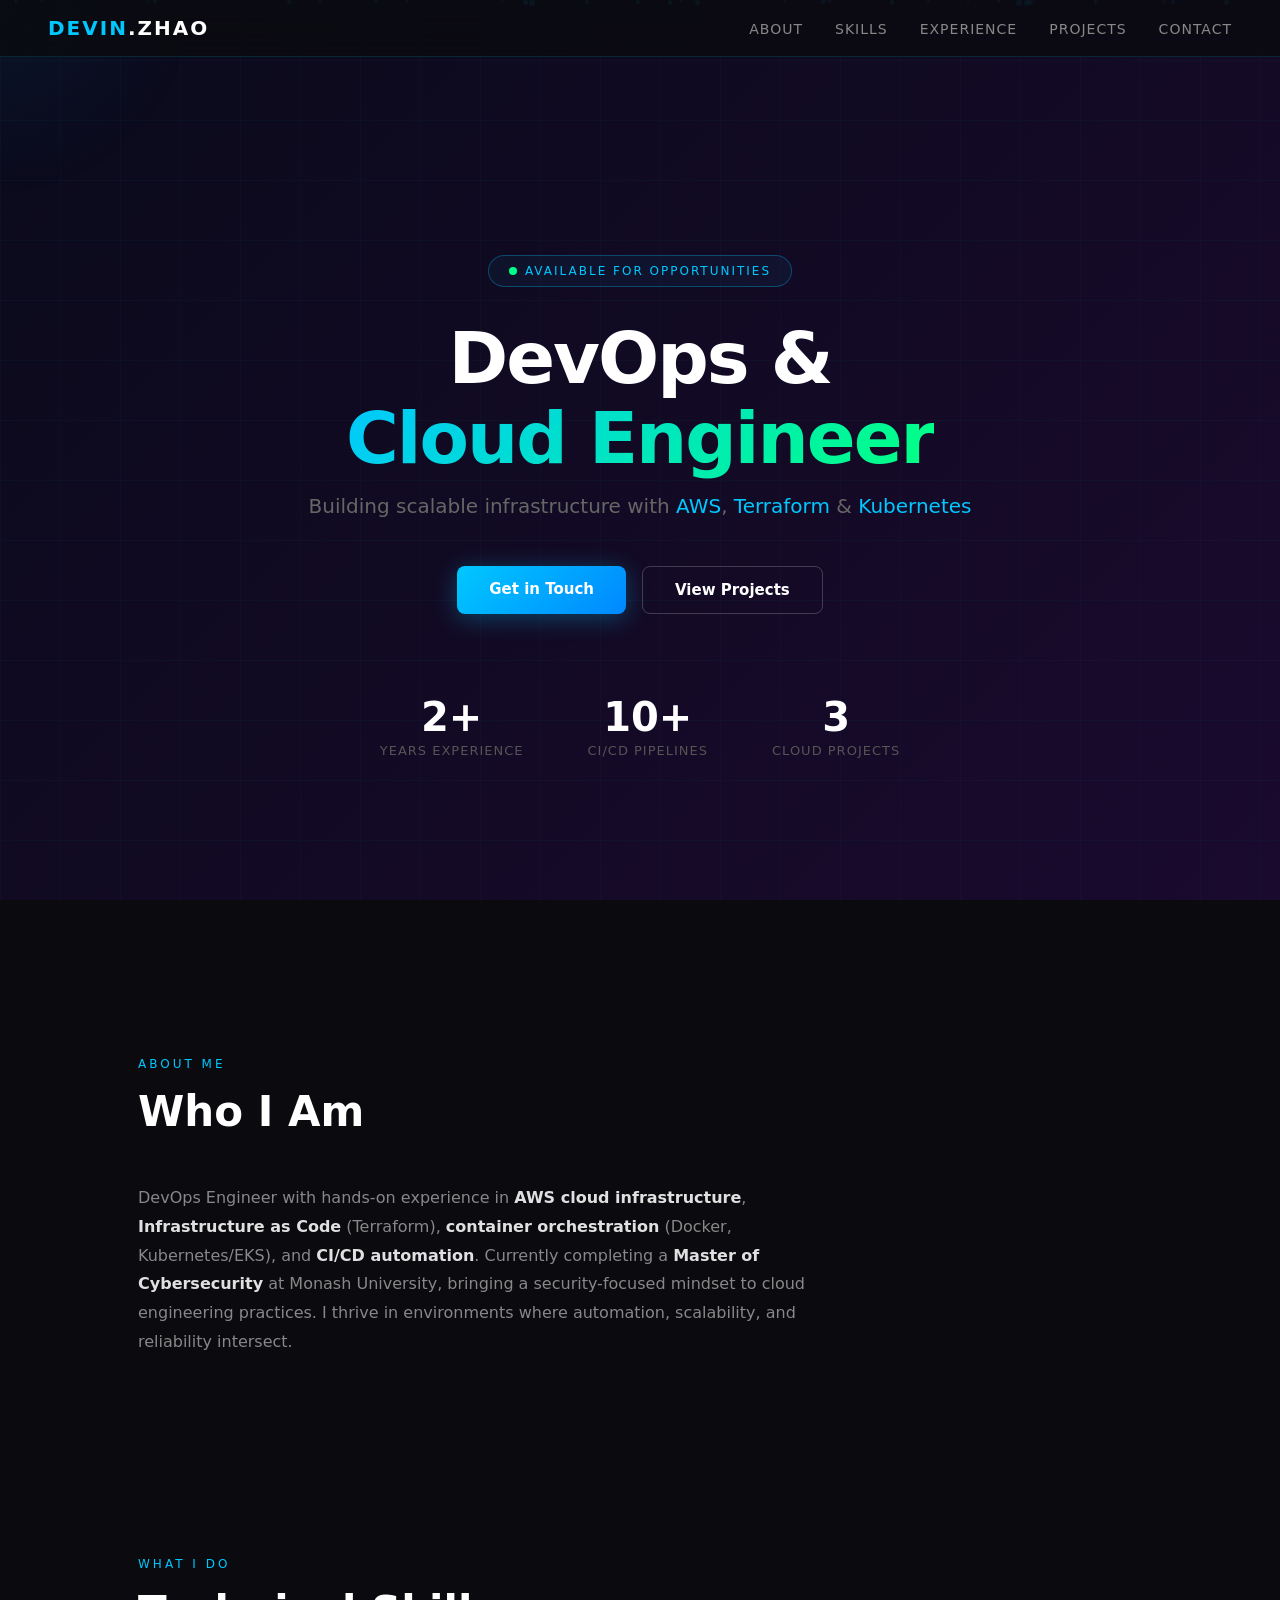
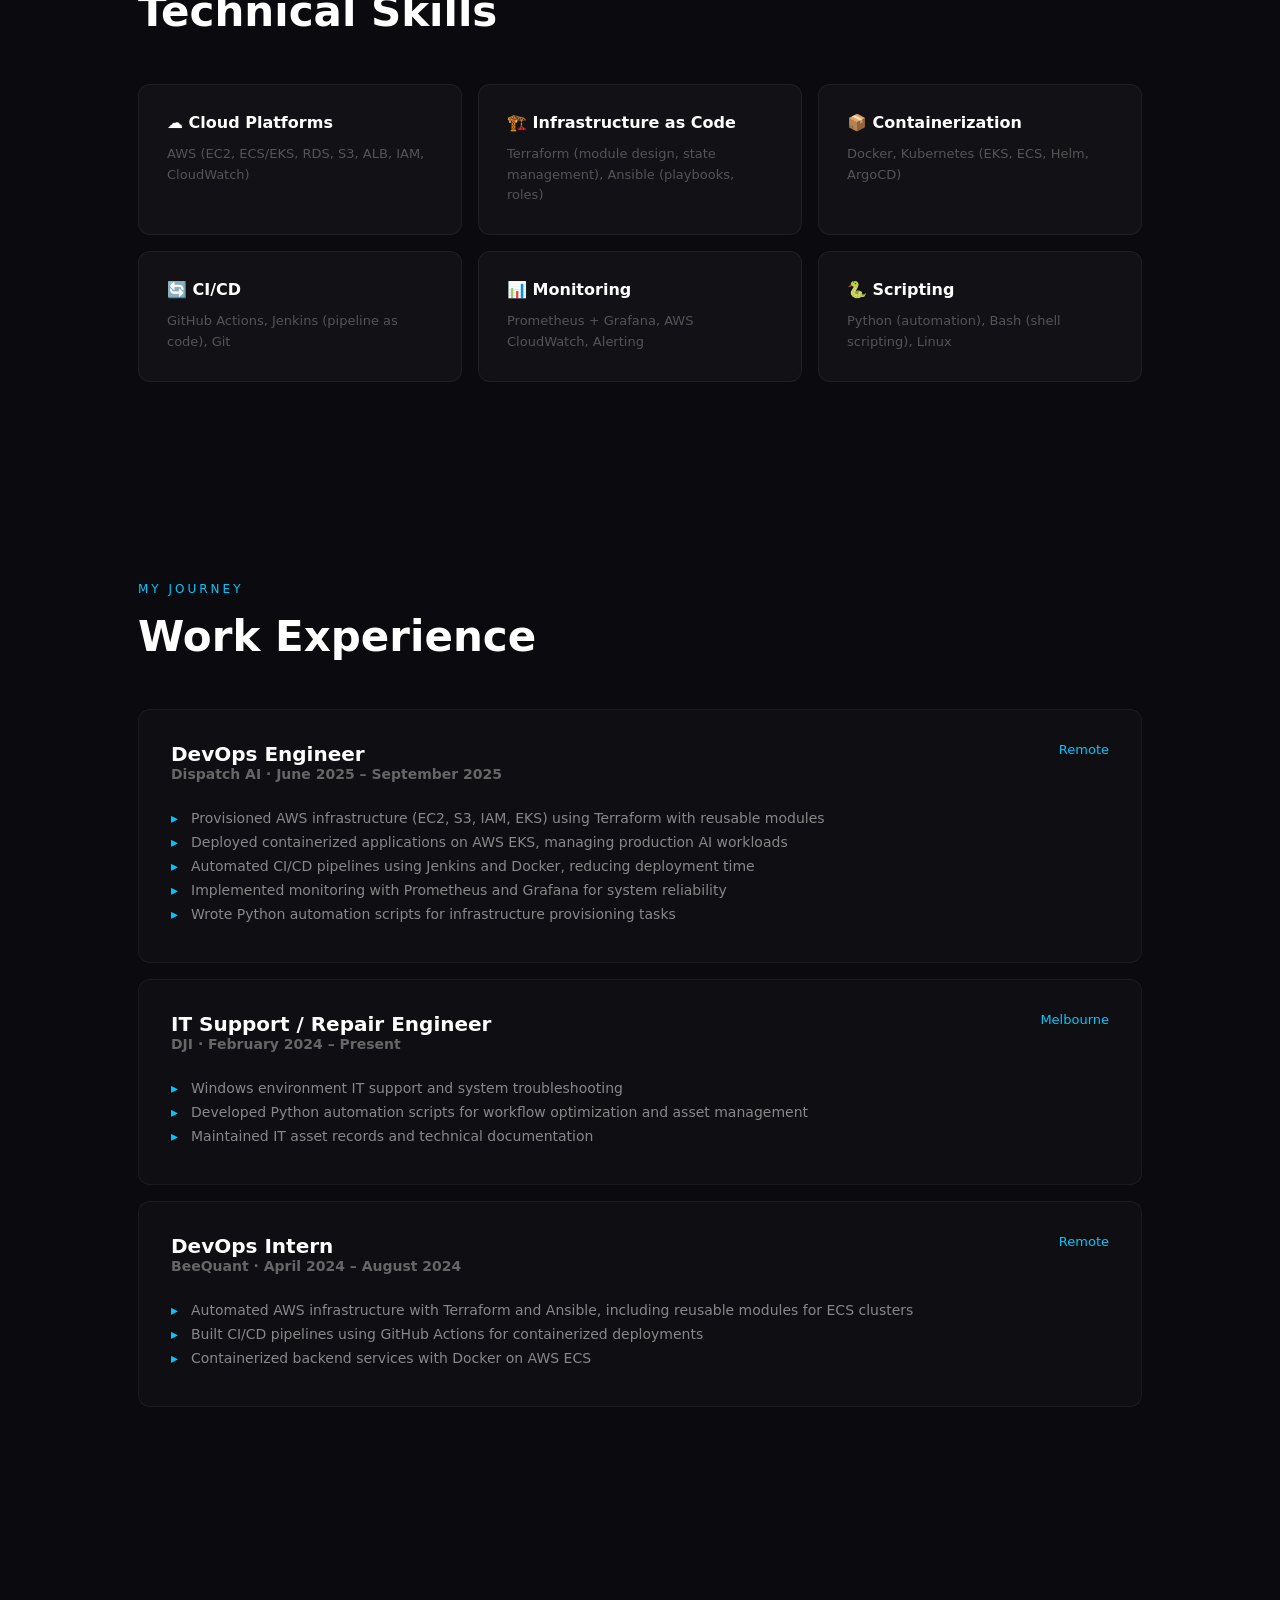
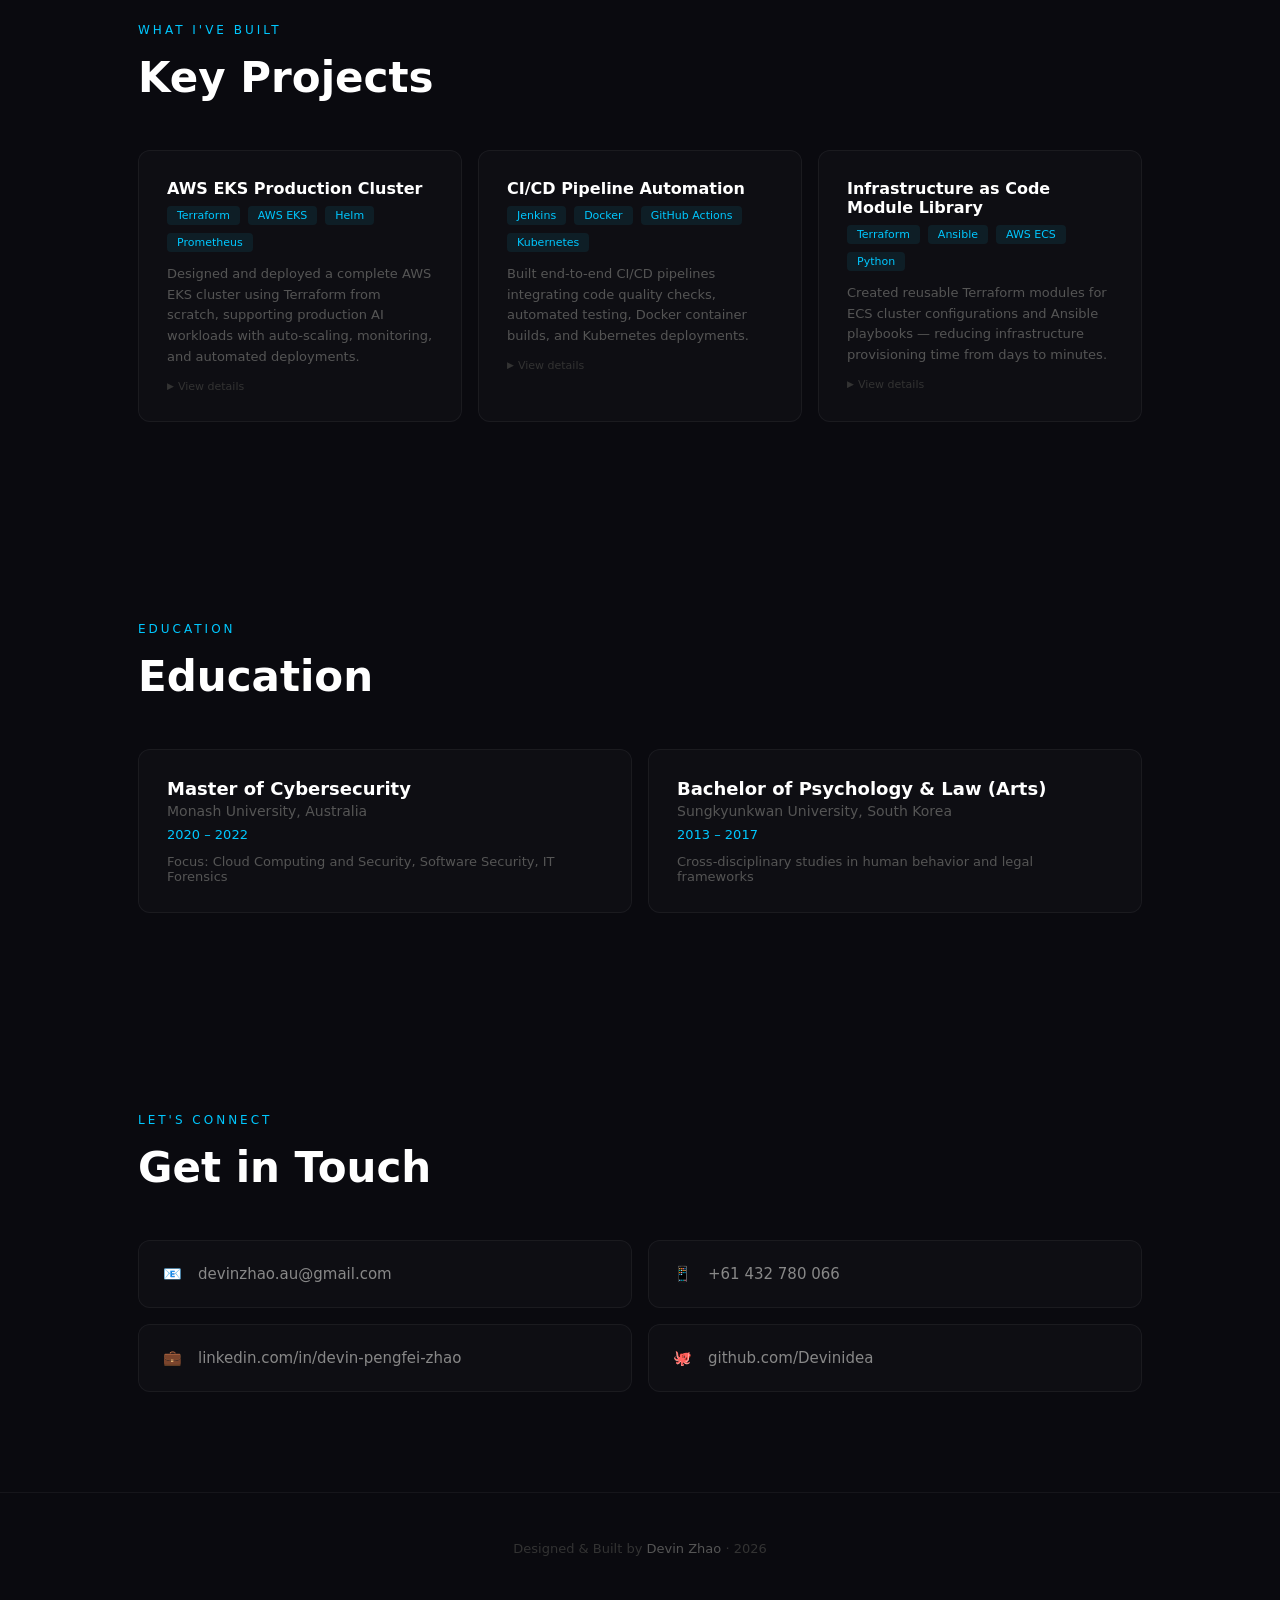
==== index.html @ 1fe170ae "Update portfolio: add project details expand feature, visual upgrades, demo page" ====
<!DOCTYPE html>
<html lang="en">
<head>
<meta charset="UTF-8">
<meta name="viewport" content="width=device-width, initial-scale=1.0">
<title>Devin Zhao | DevOps & Cloud Engineer</title>
<style>
* { margin: 0; padding: 0; box-sizing: border-box; }

body {
  font-family: 'Segoe UI', system-ui, -apple-system, sans-serif;
  background: #0a0a0f;
  color: #e0e0e0;
  overflow-x: hidden;
}

/* Animated gradient background */
.hero-bg {
  position: fixed;
  top: 0; left: 0;
  width: 100%; height: 100%;
  background: linear-gradient(135deg, #0a0a1a 0%, #1a0a2e 25%, #0a1a2e 50%, #0a2e1a 75%, #1a0a1a 100%);
  background-size: 400% 400%;
  animation: gradientShift 15s ease infinite;
  z-index: -1;
}

@keyframes gradientShift {
  0%   { background-position: 0% 50%; }
  50%  { background-position: 100% 50%; }
  100% { background-position: 0% 50%; }
}

.hero-bg::after {
  content: '';
  position: absolute;
  top: 0; left: 0;
  width: 100%; height: 100%;
  background-image: 
    linear-gradient(rgba(0,200,255,0.03) 1px, transparent 1px),
    linear-gradient(90deg, rgba(0,200,255,0.03) 1px, transparent 1px);
  background-size: 60px 60px;
  pointer-events: none;
}

#particles { position: fixed; top: 0; left: 0; width: 100%; height: 100%; z-index: -1; pointer-events: none; }

.particle {
  position: absolute;
  width: 4px; height: 4px;
  background: rgba(0, 200, 255, 0.6);
  border-radius: 50%;
  animation: floatUp linear infinite;
}

@keyframes floatUp {
  0%   { transform: translateY(100vh) scale(0); opacity: 0; }
  10%  { opacity: 1; }
  90%  { opacity: 0.5; }
  100% { transform: translateY(-10vh) scale(1); opacity: 0; }
}

.glow {
  position: fixed;
  width: 400px; height: 400px;
  background: radial-gradient(circle, rgba(0,200,255,0.06), transparent 70%);
  border-radius: 50%;
  pointer-events: none;
  z-index: -1;
  transform: translate(-50%, -50%);
  transition: left 0.3s, top 0.3s;
}

/* Navigation */
nav {
  position: sticky;
  top: 0;
  backdrop-filter: blur(20px);
  background: rgba(10, 10, 15, 0.8);
  border-bottom: 1px solid rgba(0, 200, 255, 0.15);
  padding: 16px 48px;
  display: flex;
  justify-content: space-between;
  align-items: center;
  z-index: 100;
}

nav .logo {
  font-size: 20px;
  font-weight: 700;
  color: #00c8ff;
  letter-spacing: 2px;
}

nav .logo span { color: #fff; }

nav ul { display: flex; list-style: none; gap: 32px; }

nav ul li a {
  color: #888;
  text-decoration: none;
  font-size: 14px;
  font-weight: 500;
  letter-spacing: 1px;
  text-transform: uppercase;
  transition: color 0.3s;
}

nav ul li a:hover { color: #00c8ff; }

/* Hero */
.hero {
  min-height: 100vh;
  display: flex;
  flex-direction: column;
  justify-content: center;
  align-items: center;
  text-align: center;
  padding: 80px 24px;
}

.hero-badge {
  display: inline-flex;
  align-items: center;
  gap: 8px;
  padding: 8px 20px;
  border: 1px solid rgba(0, 200, 255, 0.3);
  border-radius: 50px;
  font-size: 12px;
  letter-spacing: 2px;
  text-transform: uppercase;
  color: #00c8ff;
  background: rgba(0, 200, 255, 0.05);
  margin-bottom: 32px;
  animation: fadeInUp 0.8s ease;
}

.hero-badge::before {
  content: '';
  width: 8px; height: 8px;
  background: #00ff88;
  border-radius: 50%;
  animation: pulse 2s infinite;
}

@keyframes pulse {
  0%, 100% { opacity: 1; transform: scale(1); }
  50%       { opacity: 0.5; transform: scale(1.5); }
}

.hero h1 {
  font-size: 72px;
  font-weight: 800;
  color: #fff;
  letter-spacing: -2px;
  line-height: 1.1;
  margin-bottom: 16px;
  animation: fadeInUp 0.8s ease 0.2s both;
}

.hero h1 .gradient-text {
  background: linear-gradient(135deg, #00c8ff, #00ff88, #00c8ff);
  background-size: 200% auto;
  -webkit-background-clip: text;
  -webkit-text-fill-color: transparent;
  background-clip: text;
  animation: textShine 3s linear infinite;
}

@keyframes textShine {
  to { background-position: 200% center; }
}

.hero .subtitle {
  font-size: 20px;
  color: #666;
  margin-bottom: 48px;
  animation: fadeInUp 0.8s ease 0.4s both;
}

.hero .subtitle span { color: #00c8ff; }

.hero-buttons { display: flex; gap: 16px; animation: fadeInUp 0.8s ease 0.6s both; }

.btn-primary {
  padding: 14px 32px;
  background: linear-gradient(135deg, #00c8ff, #0088ff);
  color: #fff;
  border: none;
  border-radius: 8px;
  font-size: 15px;
  font-weight: 600;
  cursor: pointer;
  text-decoration: none;
  transition: transform 0.2s, box-shadow 0.2s;
  box-shadow: 0 4px 24px rgba(0, 200, 255, 0.3);
}

.btn-primary:hover {
  transform: translateY(-2px);
  box-shadow: 0 8px 32px rgba(0, 200, 255, 0.5);
}

.btn-outline {
  padding: 14px 32px;
  background: transparent;
  color: #fff;
  border: 1px solid rgba(255,255,255,0.2);
  border-radius: 8px;
  font-size: 15px;
  font-weight: 600;
  cursor: pointer;
  text-decoration: none;
  transition: all 0.2s;
}

.btn-outline:hover {
  border-color: #00c8ff;
  color: #00c8ff;
  background: rgba(0, 200, 255, 0.05);
}

.stats { display: flex; gap: 64px; margin-top: 80px; animation: fadeInUp 0.8s ease 0.8s both; }

.stat { text-align: center; }

.stat-number { font-size: 40px; font-weight: 800; color: #fff; display: block; }

.stat-label { font-size: 13px; color: #555; letter-spacing: 1px; text-transform: uppercase; }

/* About */
section { padding: 100px 48px; max-width: 1100px; margin: 0 auto; }

.section-label { font-size: 12px; letter-spacing: 3px; text-transform: uppercase; color: #00c8ff; margin-bottom: 16px; }

h2 { font-size: 42px; font-weight: 700; color: #fff; margin-bottom: 48px; }

.about-text {
  font-size: 16px;
  color: #888;
  line-height: 1.8;
  max-width: 700px;
}

.about-text strong { color: #e0e0e0; }

/* Skills */
.skills-grid { display: grid; grid-template-columns: repeat(3, 1fr); gap: 16px; }

.skill-card {
  padding: 28px;
  background: rgba(255,255,255,0.03);
  border: 1px solid rgba(255,255,255,0.06);
  border-radius: 12px;
  transition: all 0.3s;
}

.skill-card:hover {
  background: rgba(0, 200, 255, 0.05);
  border-color: rgba(0, 200, 255, 0.3);
  transform: translateY(-4px);
}

.skill-card h3 { font-size: 16px; color: #fff; margin-bottom: 12px; }
.skill-card p  { font-size: 13px; color: #555; line-height: 1.6; }

/* Experience */
.exp-item {
  padding: 32px;
  background: rgba(255,255,255,0.02);
  border: 1px solid rgba(255,255,255,0.05);
  border-radius: 12px;
  margin-bottom: 16px;
  transition: all 0.3s;
}

.exp-item:hover {
  border-color: rgba(0, 200, 255, 0.2);
  background: rgba(0, 200, 255, 0.02);
}

.exp-header { display: flex; justify-content: space-between; align-items: flex-start; margin-bottom: 16px; }
.exp-header h3 { font-size: 20px; color: #fff; }
.exp-header .date { font-size: 13px; color: #00c8ff; }
.exp-item h4 { font-size: 14px; color: #666; margin-bottom: 12px; }
.exp-item ul { list-style: none; }
.exp-item ul li { font-size: 14px; color: #888; margin-bottom: 8px; padding-left: 20px; position: relative; }
.exp-item ul li::before { content: '▸'; position: absolute; left: 0; color: #00c8ff; }

/* Projects */
.projects-grid { display: grid; grid-template-columns: repeat(3, 1fr); gap: 16px; }

.project-card {
  padding: 28px;
  background: rgba(255,255,255,0.02);
  border: 1px solid rgba(255,255,255,0.05);
  border-radius: 12px;
  transition: all 0.3s;
  cursor: pointer;
  position: relative;
}

.project-card:hover {
  border-color: rgba(0, 200, 255, 0.3);
  background: rgba(0, 200, 255, 0.03);
  transform: translateY(-4px);
}

.project-card h3 { font-size: 16px; color: #fff; margin-bottom: 8px; }
.project-card .tags { display: flex; flex-wrap: wrap; gap: 8px; margin-bottom: 12px; }
.project-card .tag { font-size: 11px; padding: 3px 10px; background: rgba(0,200,255,0.08); color: #00c8ff; border-radius: 4px; }
.project-card p { font-size: 13px; color: #555; line-height: 1.6; }

/* Expand indicator */
.project-card .expand-hint {
  font-size: 11px;
  color: #333;
  margin-top: 12px;
  display: flex;
  align-items: center;
  gap: 4px;
  transition: color 0.3s;
}
.project-card:hover .expand-hint { color: #00c8ff; }
.project-card .expand-hint::before {
  content: '▶';
  font-size: 9px;
  transition: transform 0.3s;
}
.project-card.expanded .expand-hint::before { transform: rotate(90deg); }
.project-card.expanded .expand-hint { color: #00c8ff; }

/* Project details (hidden by default) */
.project-details {
  max-height: 0;
  overflow: hidden;
  transition: max-height 0.4s ease, margin-top 0.4s ease;
  margin-top: 0;
}
.project-card.expanded .project-details {
  max-height: 400px;
  margin-top: 16px;
  padding-top: 16px;
  border-top: 1px solid rgba(255,255,255,0.06);
}
.project-detail-item {
  display: flex;
  gap: 12px;
  margin-bottom: 12px;
  font-size: 13px;
  color: #666;
  line-height: 1.5;
}
.project-detail-item::before {
  content: '▸';
  color: #00c8ff;
  flex-shrink: 0;
}

/* Education */
.edu-grid { display: grid; grid-template-columns: repeat(2, 1fr); gap: 16px; }

.edu-card {
  padding: 28px;
  background: rgba(255,255,255,0.02);
  border: 1px solid rgba(255,255,255,0.05);
  border-radius: 12px;
  transition: all 0.3s;
}

.edu-card:hover {
  border-color: rgba(0, 200, 255, 0.2);
  background: rgba(0, 200, 255, 0.02);
}

.edu-card h3 { font-size: 18px; color: #fff; margin-bottom: 4px; }
.edu-card .school { font-size: 14px; color: #555; margin-bottom: 8px; }
.edu-card .year  { font-size: 13px; color: #00c8ff; margin-bottom: 12px; display: block; }
.edu-card p { font-size: 13px; color: #555; }

/* Contact */
.contact-grid { display: grid; grid-template-columns: repeat(2, 1fr); gap: 16px; }

.contact-card {
  padding: 24px;
  background: rgba(255,255,255,0.02);
  border: 1px solid rgba(255,255,255,0.05);
  border-radius: 12px;
  display: flex;
  align-items: center;
  gap: 16px;
  transition: all 0.3s;
  text-decoration: none;
  color: #888;
}

.contact-card:hover {
  border-color: rgba(0, 200, 255, 0.3);
  color: #fff;
  background: rgba(0, 200, 255, 0.03);
}

.contact-icon { font-size: 28px; }
.contact-card span { font-size: 15px; font-weight: 500; }

/* Footer */
footer {
  text-align: center;
  padding: 48px;
  color: #333;
  font-size: 13px;
  border-top: 1px solid rgba(255,255,255,0.05);
}

footer a { color: #555; text-decoration: none; }
footer a:hover { color: #00c8ff; }

/* Animations */
@keyframes fadeInUp {
  from { opacity: 0; transform: translateY(30px); }
  to   { opacity: 1; transform: translateY(0); }
}

/* Responsive */
@media (max-width: 768px) {
  .hero h1 { font-size: 42px; }
  .stats { gap: 32px; }
  .skills-grid, .projects-grid { grid-template-columns: 1fr; }
  .edu-grid { grid-template-columns: 1fr; }
  .contact-grid { grid-template-columns: 1fr; }
  nav { padding: 16px 24px; }
  nav ul { gap: 16px; }
  nav ul li a { font-size: 12px; }
  section { padding: 60px 24px; }
}
</style>
</head>
<body>

<div class="hero-bg"></div>
<div id="particles"></div>
<div class="glow" id="glow"></div>

<nav>
  <div class="logo">DEVIN<span>.ZHAO</span></div>
  <ul>
    <li><a href="#about">About</a></li>
    <li><a href="#skills">Skills</a></li>
    <li><a href="#experience">Experience</a></li>
    <li><a href="#projects">Projects</a></li>
    <li><a href="#contact">Contact</a></li>
  </ul>
</nav>

<div class="hero">
  <div class="hero-badge">Available for opportunities</div>
  <h1>DevOps &amp;<br><span class="gradient-text">Cloud Engineer</span></h1>
  <p class="subtitle">Building scalable infrastructure with <span>AWS</span>, <span>Terraform</span> & <span>Kubernetes</span></p>
  <div class="hero-buttons">
    <a href="#contact" class="btn-primary">Get in Touch</a>
    <a href="#projects" class="btn-outline">View Projects</a>
  </div>
  <div class="stats">
    <div class="stat">
      <span class="stat-number">2+</span>
      <span class="stat-label">Years Experience</span>
    </div>
    <div class="stat">
      <span class="stat-number">10+</span>
      <span class="stat-label">CI/CD Pipelines</span>
    </div>
    <div class="stat">
      <span class="stat-number">3</span>
      <span class="stat-label">Cloud Projects</span>
    </div>
  </div>
</div>

<section id="about">
  <div class="section-label">About me</div>
  <h2>Who I Am</h2>
  <p class="about-text">
    DevOps Engineer with hands-on experience in <strong>AWS cloud infrastructure</strong>,
    <strong>Infrastructure as Code</strong> (Terraform), <strong>container orchestration</strong>
    (Docker, Kubernetes/EKS), and <strong>CI/CD automation</strong>.
    Currently completing a <strong>Master of Cybersecurity</strong> at Monash University,
    bringing a security-focused mindset to cloud engineering practices.
    I thrive in environments where automation, scalability, and reliability intersect.
  </p>
</section>

<section id="skills">
  <div class="section-label">What I do</div>
  <h2>Technical Skills</h2>
  <div class="skills-grid">
    <div class="skill-card">
      <h3>☁️ Cloud Platforms</h3>
      <p>AWS (EC2, ECS/EKS, RDS, S3, ALB, IAM, CloudWatch)</p>
    </div>
    <div class="skill-card">
      <h3>🏗️ Infrastructure as Code</h3>
      <p>Terraform (module design, state management), Ansible (playbooks, roles)</p>
    </div>
    <div class="skill-card">
      <h3>📦 Containerization</h3>
      <p>Docker, Kubernetes (EKS, ECS, Helm, ArgoCD)</p>
    </div>
    <div class="skill-card">
      <h3>🔄 CI/CD</h3>
      <p>GitHub Actions, Jenkins (pipeline as code), Git</p>
    </div>
    <div class="skill-card">
      <h3>📊 Monitoring</h3>
      <p>Prometheus + Grafana, AWS CloudWatch, Alerting</p>
    </div>
    <div class="skill-card">
      <h3>🐍 Scripting</h3>
      <p>Python (automation), Bash (shell scripting), Linux</p>
    </div>
  </div>
</section>

<section id="experience">
  <div class="section-label">My journey</div>
  <h2>Work Experience</h2>
  
  <div class="exp-item">
    <div class="exp-header">
      <div>
        <h3>DevOps Engineer</h3>
        <h4>Dispatch AI · June 2025 – September 2025</h4>
      </div>
      <span class="date">Remote</span>
    </div>
    <ul>
      <li>Provisioned AWS infrastructure (EC2, S3, IAM, EKS) using Terraform with reusable modules</li>
      <li>Deployed containerized applications on AWS EKS, managing production AI workloads</li>
      <li>Automated CI/CD pipelines using Jenkins and Docker, reducing deployment time</li>
      <li>Implemented monitoring with Prometheus and Grafana for system reliability</li>
      <li>Wrote Python automation scripts for infrastructure provisioning tasks</li>
    </ul>
  </div>

  <div class="exp-item">
    <div class="exp-header">
      <div>
        <h3>IT Support / Repair Engineer</h3>
        <h4>DJI · February 2024 – Present</h4>
      </div>
      <span class="date">Melbourne</span>
    </div>
    <ul>
      <li>Windows environment IT support and system troubleshooting</li>
      <li>Developed Python automation scripts for workflow optimization and asset management</li>
      <li>Maintained IT asset records and technical documentation</li>
    </ul>
  </div>

  <div class="exp-item">
    <div class="exp-header">
      <div>
        <h3>DevOps Intern</h3>
        <h4>BeeQuant · April 2024 – August 2024</h4>
      </div>
      <span class="date">Remote</span>
    </div>
    <ul>
      <li>Automated AWS infrastructure with Terraform and Ansible, including reusable modules for ECS clusters</li>
      <li>Built CI/CD pipelines using GitHub Actions for containerized deployments</li>
      <li>Containerized backend services with Docker on AWS ECS</li>
    </ul>
  </div>
</section>

<section id="projects">
  <div class="section-label">What I've built</div>
  <h2>Key Projects</h2>
  <div class="projects-grid">
    <div class="project-card" onclick="toggleProject(this)">
      <h3>AWS EKS Production Cluster</h3>
      <div class="tags">
        <span class="tag">Terraform</span>
        <span class="tag">AWS EKS</span>
        <span class="tag">Helm</span>
        <span class="tag">Prometheus</span>
      </div>
      <p>Designed and deployed a complete AWS EKS cluster using Terraform from scratch, supporting production AI workloads with auto-scaling, monitoring, and automated deployments.</p>
      <div class="expand-hint">View details</div>
      <div class="project-details">
        <div class="project-detail-item">Provisioned VPC, subnets, NAT Gateway, and IAM roles using Terraform modules</div>
        <div class="project-detail-item">Deployed EKS cluster with managed node groups and auto-scaling policies</div>
        <div class="project-detail-item">Installed Prometheus + Grafana via Helm charts for cluster monitoring</div>
        <div class="project-detail-item">Set up ALB Ingress Controller for external access to services</div>
        <div class="project-detail-item">Configured Cluster Autoscaler for dynamic node provisioning</div>
      </div>
    </div>
    <div class="project-card" onclick="toggleProject(this)">
      <h3>CI/CD Pipeline Automation</h3>
      <div class="tags">
        <span class="tag">Jenkins</span>
        <span class="tag">Docker</span>
        <span class="tag">GitHub Actions</span>
        <span class="tag">Kubernetes</span>
      </div>
      <p>Built end-to-end CI/CD pipelines integrating code quality checks, automated testing, Docker container builds, and Kubernetes deployments.</p>
      <div class="expand-hint">View details</div>
      <div class="project-details">
        <div class="project-detail-item">Jenkins pipelines with stage: checkout → lint → test → build → push → deploy</div>
        <div class="project-detail-item">Docker image builds with multi-stage builds for optimized image size</div>
        <div class="project-detail-item">GitHub Actions workflows for pull request validation gates</div>
        <div class="project-detail-item">Automated Kubernetes deployments with rolling updates and rollback support</div>
        <div class="project-detail-item">Integrated Slack notifications for build status updates</div>
      </div>
    </div>
    <div class="project-card" onclick="toggleProject(this)">
      <h3>Infrastructure as Code Module Library</h3>
      <div class="tags">
        <span class="tag">Terraform</span>
        <span class="tag">Ansible</span>
        <span class="tag">AWS ECS</span>
        <span class="tag">Python</span>
      </div>
      <p>Created reusable Terraform modules for ECS cluster configurations and Ansible playbooks — reducing infrastructure provisioning time from days to minutes.</p>
      <div class="expand-hint">View details</div>
      <div class="project-details">
        <div class="project-detail-item">Terraform modules for VPC, ECS cluster, RDS instance, and S3 backend</div>
        <div class="project-detail-item">Ansible playbooks for app deployment, config management, and monitoring setup</div>
        <div class="project-detail-item">Python scripts for automated module testing and state validation</div>
        <div class="project-detail-item">Versioned module registry with input/output documentation</div>
        <div class="project-detail-item">Reduced new environment provisioning from 3 days to under 30 minutes</div>
      </div>
    </div>
  </div>
</section>

<section id="education">
  <div class="section-label">Education</div>
  <h2>Education</h2>
  <div class="edu-grid">
    <div class="edu-card">
      <h3>Master of Cybersecurity</h3>
      <p class="school">Monash University, Australia</p>
      <span class="year">2020 – 2022</span>
      <p>Focus: Cloud Computing and Security, Software Security, IT Forensics</p>
    </div>
    <div class="edu-card">
      <h3>Bachelor of Psychology & Law (Arts)</h3>
      <p class="school">Sungkyunkwan University, South Korea</p>
      <span class="year">2013 – 2017</span>
      <p>Cross-disciplinary studies in human behavior and legal frameworks</p>
    </div>
  </div>
</section>

<section id="contact">
  <div class="section-label">Let's connect</div>
  <h2>Get in Touch</h2>
  <div class="contact-grid">
    <a href="mailto:devinzhao.au@gmail.com" class="contact-card">
      <span class="contact-icon">📧</span>
      <span>devinzhao.au@gmail.com</span>
    </a>
    <a href="tel:+61432780066" class="contact-card">
      <span class="contact-icon">📱</span>
      <span>+61 432 780 066</span>
    </a>
    <a href="https://linkedin.com/in/devin-pengfei-zhao" target="_blank" class="contact-card">
      <span class="contact-icon">💼</span>
      <span>linkedin.com/in/devin-pengfei-zhao</span>
    </a>
    <a href="https://github.com/Devinidea" target="_blank" class="contact-card">
      <span class="contact-icon">🐙</span>
      <span>github.com/Devinidea</span>
    </a>
  </div>
</section>

<footer>
  <p>Designed &amp; Built by <a href="https://devinzhao.com">Devin Zhao</a> · 2026</p>
</footer>

<script>
// Particles
const container = document.getElementById('particles');
for (let i = 0; i < 30; i++) {
  const p = document.createElement('div');
  p.className = 'particle';
  p.style.left = Math.random() * 100 + '%';
  p.style.animationDuration = (Math.random() * 10 + 8) + 's';
  p.style.animationDelay = Math.random() * 10 + 's';
  p.style.width = (Math.random() * 4 + 2) + 'px';
  p.style.height = p.style.width;
  container.appendChild(p);
}

// Glow cursor
const glow = document.getElementById('glow');
document.addEventListener('mousemove', (e) => {
  glow.style.left = e.clientX + 'px';
  glow.style.top = e.clientY + 'px';
});

// Project card expand/collapse
function toggleProject(card) {
  const wasExpanded = card.classList.contains('expanded');
  // Close all cards first
  document.querySelectorAll('.project-card').forEach(c => c.classList.remove('expanded'));
  // Toggle clicked card
  if (!wasExpanded) {
    card.classList.add('expanded');
  }
}
</script>
</body>
</html>
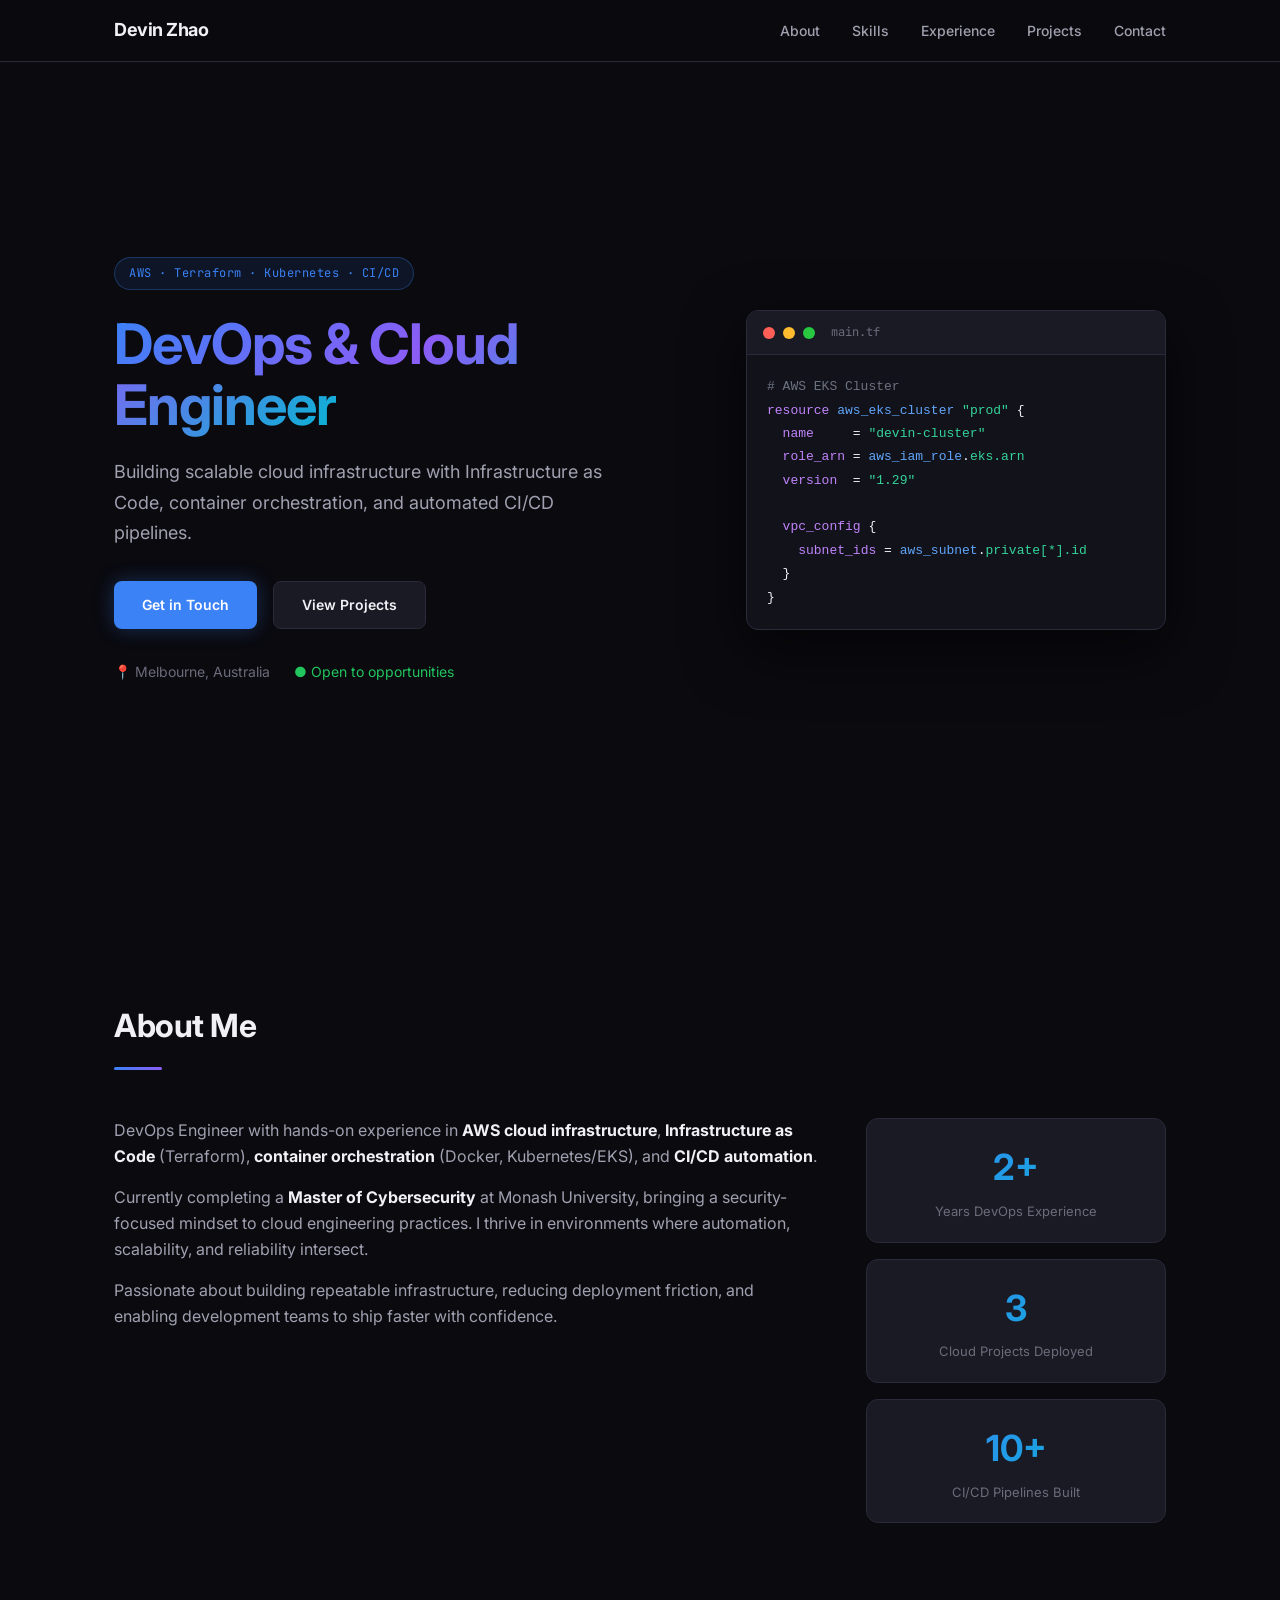
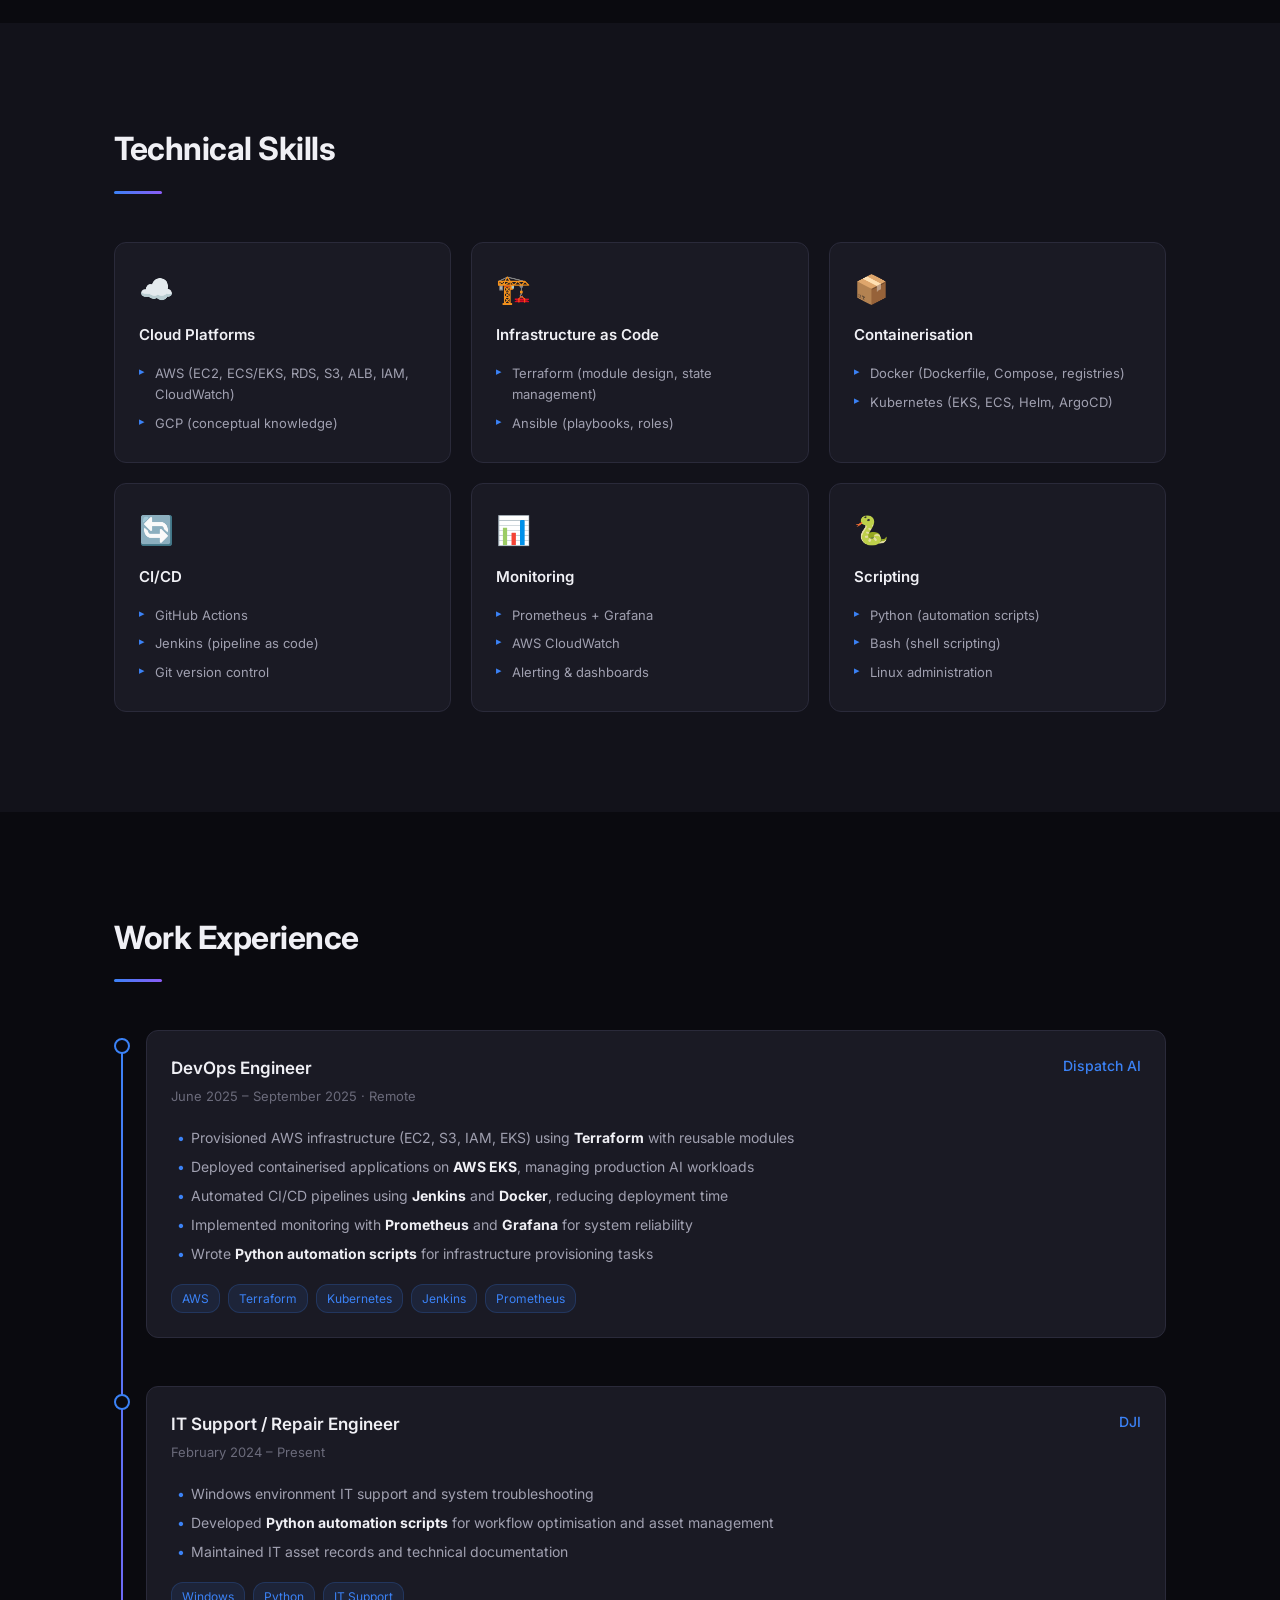
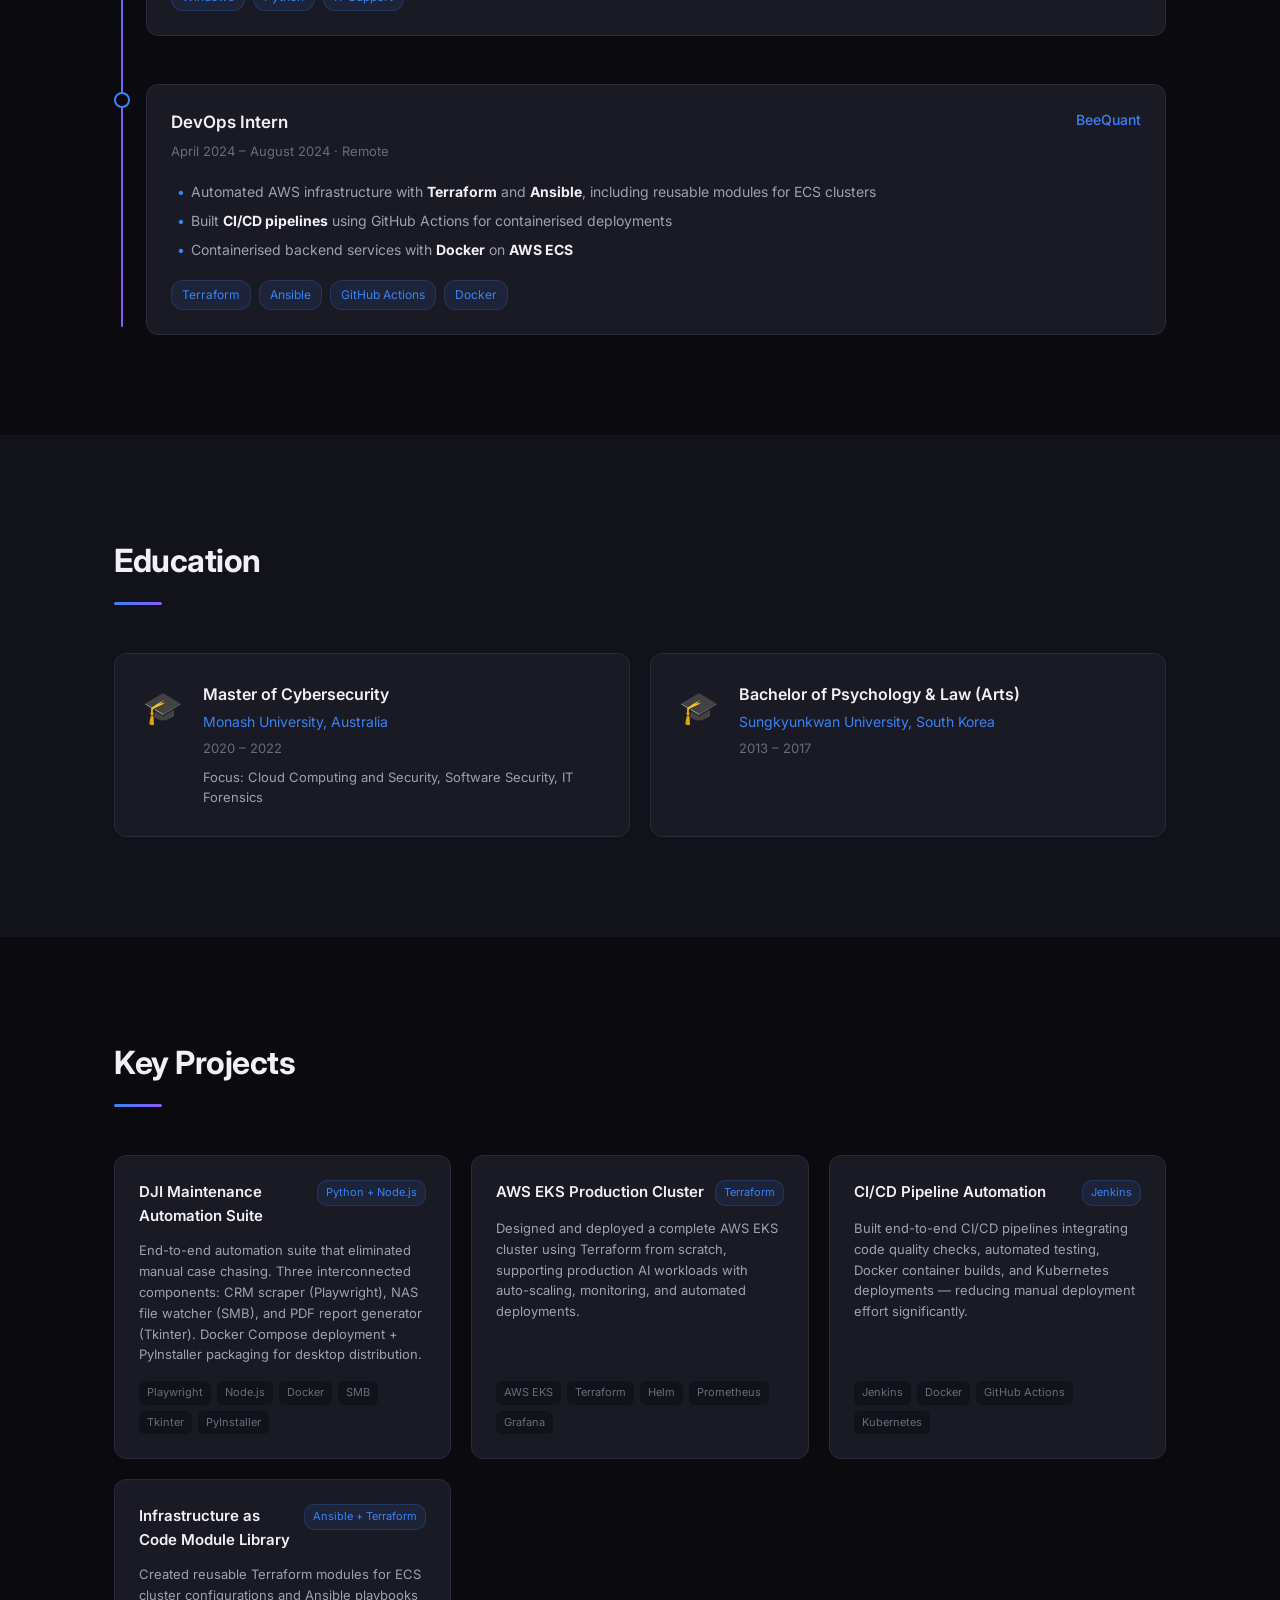
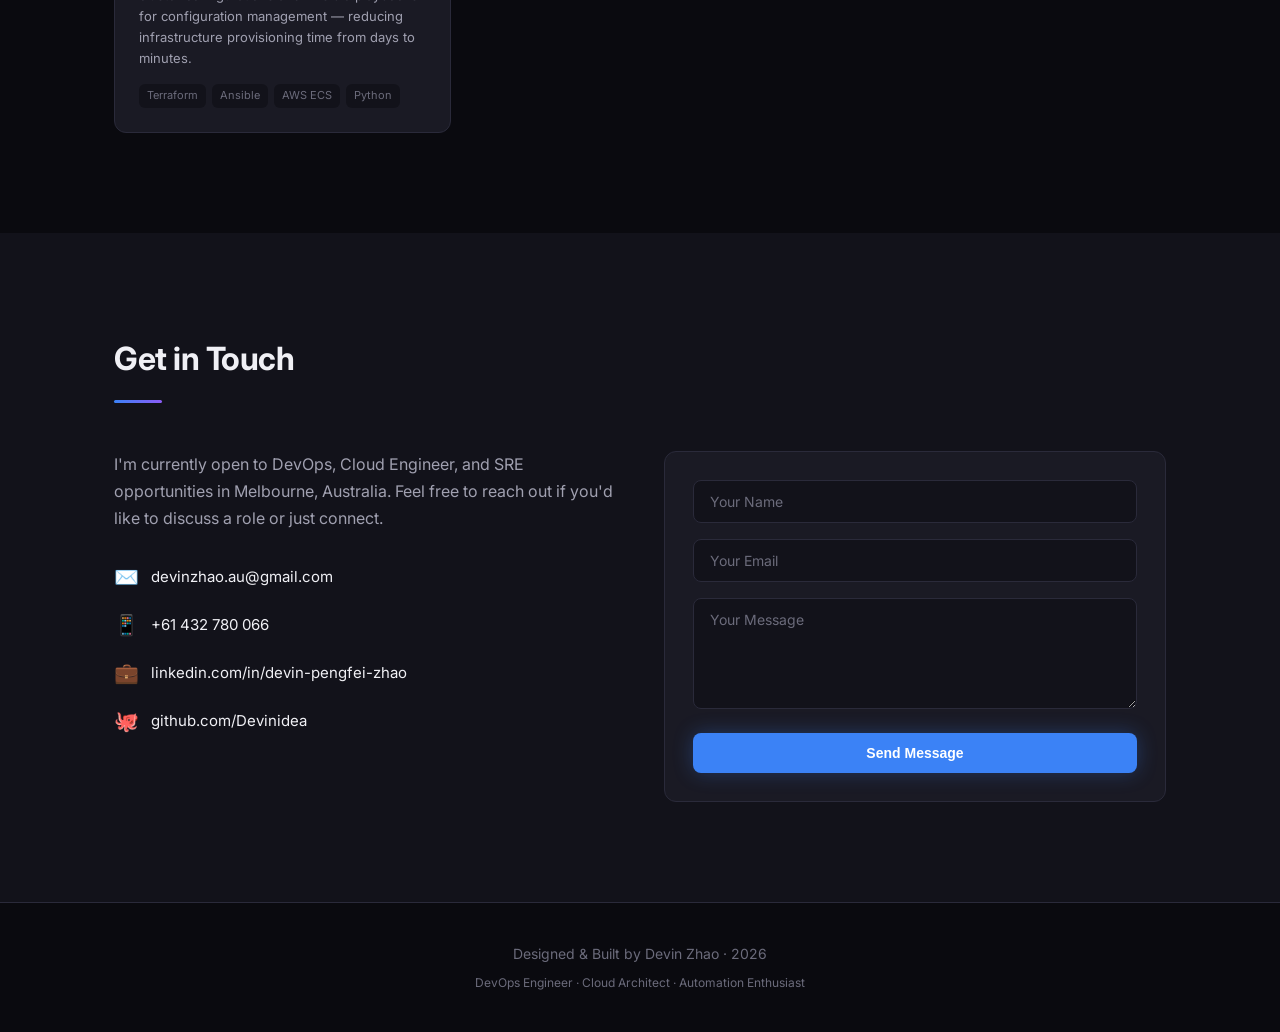
==== commit 958aa2e3: "Update portfolio: add maintenance-automation project, fix GitHub link" ====
--- a/index.html
+++ b/index.html
@@ -1,715 +1,390 @@
 <!DOCTYPE html>
 <html lang="en">
 <head>
-<meta charset="UTF-8">
-<meta name="viewport" content="width=device-width, initial-scale=1.0">
-<title>Devin Zhao | DevOps & Cloud Engineer</title>
-<style>
-* { margin: 0; padding: 0; box-sizing: border-box; }
-
-body {
-  font-family: 'Segoe UI', system-ui, -apple-system, sans-serif;
-  background: #0a0a0f;
-  color: #e0e0e0;
-  overflow-x: hidden;
-}
-
-/* Animated gradient background */
-.hero-bg {
-  position: fixed;
-  top: 0; left: 0;
-  width: 100%; height: 100%;
-  background: linear-gradient(135deg, #0a0a1a 0%, #1a0a2e 25%, #0a1a2e 50%, #0a2e1a 75%, #1a0a1a 100%);
-  background-size: 400% 400%;
-  animation: gradientShift 15s ease infinite;
-  z-index: -1;
-}
-
-@keyframes gradientShift {
-  0%   { background-position: 0% 50%; }
-  50%  { background-position: 100% 50%; }
-  100% { background-position: 0% 50%; }
-}
-
-.hero-bg::after {
-  content: '';
-  position: absolute;
-  top: 0; left: 0;
-  width: 100%; height: 100%;
-  background-image: 
-    linear-gradient(rgba(0,200,255,0.03) 1px, transparent 1px),
-    linear-gradient(90deg, rgba(0,200,255,0.03) 1px, transparent 1px);
-  background-size: 60px 60px;
-  pointer-events: none;
-}
-
-#particles { position: fixed; top: 0; left: 0; width: 100%; height: 100%; z-index: -1; pointer-events: none; }
-
-.particle {
-  position: absolute;
-  width: 4px; height: 4px;
-  background: rgba(0, 200, 255, 0.6);
-  border-radius: 50%;
-  animation: floatUp linear infinite;
-}
-
-@keyframes floatUp {
-  0%   { transform: translateY(100vh) scale(0); opacity: 0; }
-  10%  { opacity: 1; }
-  90%  { opacity: 0.5; }
-  100% { transform: translateY(-10vh) scale(1); opacity: 0; }
-}
-
-.glow {
-  position: fixed;
-  width: 400px; height: 400px;
-  background: radial-gradient(circle, rgba(0,200,255,0.06), transparent 70%);
-  border-radius: 50%;
-  pointer-events: none;
-  z-index: -1;
-  transform: translate(-50%, -50%);
-  transition: left 0.3s, top 0.3s;
-}
-
-/* Navigation */
-nav {
-  position: sticky;
-  top: 0;
-  backdrop-filter: blur(20px);
-  background: rgba(10, 10, 15, 0.8);
-  border-bottom: 1px solid rgba(0, 200, 255, 0.15);
-  padding: 16px 48px;
-  display: flex;
-  justify-content: space-between;
-  align-items: center;
-  z-index: 100;
-}
-
-nav .logo {
-  font-size: 20px;
-  font-weight: 700;
-  color: #00c8ff;
-  letter-spacing: 2px;
-}
-
-nav .logo span { color: #fff; }
-
-nav ul { display: flex; list-style: none; gap: 32px; }
-
-nav ul li a {
-  color: #888;
-  text-decoration: none;
-  font-size: 14px;
-  font-weight: 500;
-  letter-spacing: 1px;
-  text-transform: uppercase;
-  transition: color 0.3s;
-}
-
-nav ul li a:hover { color: #00c8ff; }
-
-/* Hero */
-.hero {
-  min-height: 100vh;
-  display: flex;
-  flex-direction: column;
-  justify-content: center;
-  align-items: center;
-  text-align: center;
-  padding: 80px 24px;
-}
-
-.hero-badge {
-  display: inline-flex;
-  align-items: center;
-  gap: 8px;
-  padding: 8px 20px;
-  border: 1px solid rgba(0, 200, 255, 0.3);
-  border-radius: 50px;
-  font-size: 12px;
-  letter-spacing: 2px;
-  text-transform: uppercase;
-  color: #00c8ff;
-  background: rgba(0, 200, 255, 0.05);
-  margin-bottom: 32px;
-  animation: fadeInUp 0.8s ease;
-}
-
-.hero-badge::before {
-  content: '';
-  width: 8px; height: 8px;
-  background: #00ff88;
-  border-radius: 50%;
-  animation: pulse 2s infinite;
-}
-
-@keyframes pulse {
-  0%, 100% { opacity: 1; transform: scale(1); }
-  50%       { opacity: 0.5; transform: scale(1.5); }
-}
-
-.hero h1 {
-  font-size: 72px;
-  font-weight: 800;
-  color: #fff;
-  letter-spacing: -2px;
-  line-height: 1.1;
-  margin-bottom: 16px;
-  animation: fadeInUp 0.8s ease 0.2s both;
-}
-
-.hero h1 .gradient-text {
-  background: linear-gradient(135deg, #00c8ff, #00ff88, #00c8ff);
-  background-size: 200% auto;
-  -webkit-background-clip: text;
-  -webkit-text-fill-color: transparent;
-  background-clip: text;
-  animation: textShine 3s linear infinite;
-}
-
-@keyframes textShine {
-  to { background-position: 200% center; }
-}
-
-.hero .subtitle {
-  font-size: 20px;
-  color: #666;
-  margin-bottom: 48px;
-  animation: fadeInUp 0.8s ease 0.4s both;
-}
-
-.hero .subtitle span { color: #00c8ff; }
-
-.hero-buttons { display: flex; gap: 16px; animation: fadeInUp 0.8s ease 0.6s both; }
-
-.btn-primary {
-  padding: 14px 32px;
-  background: linear-gradient(135deg, #00c8ff, #0088ff);
-  color: #fff;
-  border: none;
-  border-radius: 8px;
-  font-size: 15px;
-  font-weight: 600;
-  cursor: pointer;
-  text-decoration: none;
-  transition: transform 0.2s, box-shadow 0.2s;
-  box-shadow: 0 4px 24px rgba(0, 200, 255, 0.3);
-}
-
-.btn-primary:hover {
-  transform: translateY(-2px);
-  box-shadow: 0 8px 32px rgba(0, 200, 255, 0.5);
-}
-
-.btn-outline {
-  padding: 14px 32px;
-  background: transparent;
-  color: #fff;
-  border: 1px solid rgba(255,255,255,0.2);
-  border-radius: 8px;
-  font-size: 15px;
-  font-weight: 600;
-  cursor: pointer;
-  text-decoration: none;
-  transition: all 0.2s;
-}
-
-.btn-outline:hover {
-  border-color: #00c8ff;
-  color: #00c8ff;
-  background: rgba(0, 200, 255, 0.05);
-}
-
-.stats { display: flex; gap: 64px; margin-top: 80px; animation: fadeInUp 0.8s ease 0.8s both; }
-
-.stat { text-align: center; }
-
-.stat-number { font-size: 40px; font-weight: 800; color: #fff; display: block; }
-
-.stat-label { font-size: 13px; color: #555; letter-spacing: 1px; text-transform: uppercase; }
-
-/* About */
-section { padding: 100px 48px; max-width: 1100px; margin: 0 auto; }
-
-.section-label { font-size: 12px; letter-spacing: 3px; text-transform: uppercase; color: #00c8ff; margin-bottom: 16px; }
-
-h2 { font-size: 42px; font-weight: 700; color: #fff; margin-bottom: 48px; }
-
-.about-text {
-  font-size: 16px;
-  color: #888;
-  line-height: 1.8;
-  max-width: 700px;
-}
-
-.about-text strong { color: #e0e0e0; }
-
-/* Skills */
-.skills-grid { display: grid; grid-template-columns: repeat(3, 1fr); gap: 16px; }
-
-.skill-card {
-  padding: 28px;
-  background: rgba(255,255,255,0.03);
-  border: 1px solid rgba(255,255,255,0.06);
-  border-radius: 12px;
-  transition: all 0.3s;
-}
-
-.skill-card:hover {
-  background: rgba(0, 200, 255, 0.05);
-  border-color: rgba(0, 200, 255, 0.3);
-  transform: translateY(-4px);
-}
-
-.skill-card h3 { font-size: 16px; color: #fff; margin-bottom: 12px; }
-.skill-card p  { font-size: 13px; color: #555; line-height: 1.6; }
-
-/* Experience */
-.exp-item {
-  padding: 32px;
-  background: rgba(255,255,255,0.02);
-  border: 1px solid rgba(255,255,255,0.05);
-  border-radius: 12px;
-  margin-bottom: 16px;
-  transition: all 0.3s;
-}
-
-.exp-item:hover {
-  border-color: rgba(0, 200, 255, 0.2);
-  background: rgba(0, 200, 255, 0.02);
-}
-
-.exp-header { display: flex; justify-content: space-between; align-items: flex-start; margin-bottom: 16px; }
-.exp-header h3 { font-size: 20px; color: #fff; }
-.exp-header .date { font-size: 13px; color: #00c8ff; }
-.exp-item h4 { font-size: 14px; color: #666; margin-bottom: 12px; }
-.exp-item ul { list-style: none; }
-.exp-item ul li { font-size: 14px; color: #888; margin-bottom: 8px; padding-left: 20px; position: relative; }
-.exp-item ul li::before { content: '▸'; position: absolute; left: 0; color: #00c8ff; }
-
-/* Projects */
-.projects-grid { display: grid; grid-template-columns: repeat(3, 1fr); gap: 16px; }
-
-.project-card {
-  padding: 28px;
-  background: rgba(255,255,255,0.02);
-  border: 1px solid rgba(255,255,255,0.05);
-  border-radius: 12px;
-  transition: all 0.3s;
-  cursor: pointer;
-  position: relative;
-}
-
-.project-card:hover {
-  border-color: rgba(0, 200, 255, 0.3);
-  background: rgba(0, 200, 255, 0.03);
-  transform: translateY(-4px);
-}
-
-.project-card h3 { font-size: 16px; color: #fff; margin-bottom: 8px; }
-.project-card .tags { display: flex; flex-wrap: wrap; gap: 8px; margin-bottom: 12px; }
-.project-card .tag { font-size: 11px; padding: 3px 10px; background: rgba(0,200,255,0.08); color: #00c8ff; border-radius: 4px; }
-.project-card p { font-size: 13px; color: #555; line-height: 1.6; }
-
-/* Expand indicator */
-.project-card .expand-hint {
-  font-size: 11px;
-  color: #333;
-  margin-top: 12px;
-  display: flex;
-  align-items: center;
-  gap: 4px;
-  transition: color 0.3s;
-}
-.project-card:hover .expand-hint { color: #00c8ff; }
-.project-card .expand-hint::before {
-  content: '▶';
-  font-size: 9px;
-  transition: transform 0.3s;
-}
-.project-card.expanded .expand-hint::before { transform: rotate(90deg); }
-.project-card.expanded .expand-hint { color: #00c8ff; }
-
-/* Project details (hidden by default) */
-.project-details {
-  max-height: 0;
-  overflow: hidden;
-  transition: max-height 0.4s ease, margin-top 0.4s ease;
-  margin-top: 0;
-}
-.project-card.expanded .project-details {
-  max-height: 400px;
-  margin-top: 16px;
-  padding-top: 16px;
-  border-top: 1px solid rgba(255,255,255,0.06);
-}
-.project-detail-item {
-  display: flex;
-  gap: 12px;
-  margin-bottom: 12px;
-  font-size: 13px;
-  color: #666;
-  line-height: 1.5;
-}
-.project-detail-item::before {
-  content: '▸';
-  color: #00c8ff;
-  flex-shrink: 0;
-}
-
-/* Education */
-.edu-grid { display: grid; grid-template-columns: repeat(2, 1fr); gap: 16px; }
-
-.edu-card {
-  padding: 28px;
-  background: rgba(255,255,255,0.02);
-  border: 1px solid rgba(255,255,255,0.05);
-  border-radius: 12px;
-  transition: all 0.3s;
-}
-
-.edu-card:hover {
-  border-color: rgba(0, 200, 255, 0.2);
-  background: rgba(0, 200, 255, 0.02);
-}
-
-.edu-card h3 { font-size: 18px; color: #fff; margin-bottom: 4px; }
-.edu-card .school { font-size: 14px; color: #555; margin-bottom: 8px; }
-.edu-card .year  { font-size: 13px; color: #00c8ff; margin-bottom: 12px; display: block; }
-.edu-card p { font-size: 13px; color: #555; }
-
-/* Contact */
-.contact-grid { display: grid; grid-template-columns: repeat(2, 1fr); gap: 16px; }
-
-.contact-card {
-  padding: 24px;
-  background: rgba(255,255,255,0.02);
-  border: 1px solid rgba(255,255,255,0.05);
-  border-radius: 12px;
-  display: flex;
-  align-items: center;
-  gap: 16px;
-  transition: all 0.3s;
-  text-decoration: none;
-  color: #888;
-}
-
-.contact-card:hover {
-  border-color: rgba(0, 200, 255, 0.3);
-  color: #fff;
-  background: rgba(0, 200, 255, 0.03);
-}
-
-.contact-icon { font-size: 28px; }
-.contact-card span { font-size: 15px; font-weight: 500; }
-
-/* Footer */
-footer {
-  text-align: center;
-  padding: 48px;
-  color: #333;
-  font-size: 13px;
-  border-top: 1px solid rgba(255,255,255,0.05);
-}
-
-footer a { color: #555; text-decoration: none; }
-footer a:hover { color: #00c8ff; }
-
-/* Animations */
-@keyframes fadeInUp {
-  from { opacity: 0; transform: translateY(30px); }
-  to   { opacity: 1; transform: translateY(0); }
-}
-
-/* Responsive */
-@media (max-width: 768px) {
-  .hero h1 { font-size: 42px; }
-  .stats { gap: 32px; }
-  .skills-grid, .projects-grid { grid-template-columns: 1fr; }
-  .edu-grid { grid-template-columns: 1fr; }
-  .contact-grid { grid-template-columns: 1fr; }
-  nav { padding: 16px 24px; }
-  nav ul { gap: 16px; }
-  nav ul li a { font-size: 12px; }
-  section { padding: 60px 24px; }
-}
-</style>
+    <meta charset="UTF-8">
+    <meta name="viewport" content="width=device-width, initial-scale=1.0">
+    <title>Devin Zhao | DevOps & Cloud Engineer</title>
+    <link rel="stylesheet" href="styles.css">
+    <link href="https://fonts.googleapis.com/css2?family=Inter:wght@300;400;500;600;700&family=JetBrains+Mono:wght@400;500&display=swap" rel="stylesheet">
 </head>
 <body>
-
-<div class="hero-bg"></div>
-<div id="particles"></div>
-<div class="glow" id="glow"></div>
-
-<nav>
-  <div class="logo">DEVIN<span>.ZHAO</span></div>
-  <ul>
-    <li><a href="#about">About</a></li>
-    <li><a href="#skills">Skills</a></li>
-    <li><a href="#experience">Experience</a></li>
-    <li><a href="#projects">Projects</a></li>
-    <li><a href="#contact">Contact</a></li>
-  </ul>
-</nav>
-
-<div class="hero">
-  <div class="hero-badge">Available for opportunities</div>
-  <h1>DevOps &amp;<br><span class="gradient-text">Cloud Engineer</span></h1>
-  <p class="subtitle">Building scalable infrastructure with <span>AWS</span>, <span>Terraform</span> & <span>Kubernetes</span></p>
-  <div class="hero-buttons">
-    <a href="#contact" class="btn-primary">Get in Touch</a>
-    <a href="#projects" class="btn-outline">View Projects</a>
-  </div>
-  <div class="stats">
-    <div class="stat">
-      <span class="stat-number">2+</span>
-      <span class="stat-label">Years Experience</span>
-    </div>
-    <div class="stat">
-      <span class="stat-number">10+</span>
-      <span class="stat-label">CI/CD Pipelines</span>
-    </div>
-    <div class="stat">
-      <span class="stat-number">3</span>
-      <span class="stat-label">Cloud Projects</span>
-    </div>
-  </div>
-</div>
-
-<section id="about">
-  <div class="section-label">About me</div>
-  <h2>Who I Am</h2>
-  <p class="about-text">
-    DevOps Engineer with hands-on experience in <strong>AWS cloud infrastructure</strong>,
-    <strong>Infrastructure as Code</strong> (Terraform), <strong>container orchestration</strong>
-    (Docker, Kubernetes/EKS), and <strong>CI/CD automation</strong>.
-    Currently completing a <strong>Master of Cybersecurity</strong> at Monash University,
-    bringing a security-focused mindset to cloud engineering practices.
-    I thrive in environments where automation, scalability, and reliability intersect.
-  </p>
-</section>
-
-<section id="skills">
-  <div class="section-label">What I do</div>
-  <h2>Technical Skills</h2>
-  <div class="skills-grid">
-    <div class="skill-card">
-      <h3>☁️ Cloud Platforms</h3>
-      <p>AWS (EC2, ECS/EKS, RDS, S3, ALB, IAM, CloudWatch)</p>
-    </div>
-    <div class="skill-card">
-      <h3>🏗️ Infrastructure as Code</h3>
-      <p>Terraform (module design, state management), Ansible (playbooks, roles)</p>
-    </div>
-    <div class="skill-card">
-      <h3>📦 Containerization</h3>
-      <p>Docker, Kubernetes (EKS, ECS, Helm, ArgoCD)</p>
-    </div>
-    <div class="skill-card">
-      <h3>🔄 CI/CD</h3>
-      <p>GitHub Actions, Jenkins (pipeline as code), Git</p>
-    </div>
-    <div class="skill-card">
-      <h3>📊 Monitoring</h3>
-      <p>Prometheus + Grafana, AWS CloudWatch, Alerting</p>
-    </div>
-    <div class="skill-card">
-      <h3>🐍 Scripting</h3>
-      <p>Python (automation), Bash (shell scripting), Linux</p>
-    </div>
-  </div>
-</section>
-
-<section id="experience">
-  <div class="section-label">My journey</div>
-  <h2>Work Experience</h2>
+    <!-- Navigation -->
+    <nav class="navbar">
+        <div class="nav-content">
+            <a href="#" class="nav-logo">Devin Zhao</a>
+            <ul class="nav-links">
+                <li><a href="#about">About</a></li>
+                <li><a href="#skills">Skills</a></li>
+                <li><a href="#experience">Experience</a></li>
+                <li><a href="#projects">Projects</a></li>
+                <li><a href="#contact">Contact</a></li>
+            </ul>
+        </div>
+    </nav>
+
+    <!-- Hero Section -->
+    <section class="hero">
+        <div class="hero-content">
+            <div class="hero-badge">AWS · Terraform · Kubernetes · CI/CD</div>
+            <h1 class="hero-title">
+                <span class="gradient-text">DevOps & Cloud Engineer</span>
+            </h1>
+            <p class="hero-subtitle">
+                Building scalable cloud infrastructure with Infrastructure as Code, 
+                container orchestration, and automated CI/CD pipelines.
+            </p>
+            <div class="hero-actions">
+                <a href="#contact" class="btn btn-primary">Get in Touch</a>
+                <a href="#projects" class="btn btn-secondary">View Projects</a>
+            </div>
+            <div class="hero-meta">
+                <span class="hero-location">📍 Melbourne, Australia</span>
+                <span class="hero-status">● Open to opportunities</span>
+            </div>
+        </div>
+        <div class="hero-decoration">
+            <div class="code-block">
+                <div class="code-header">
+                    <span class="code-dot red"></span>
+                    <span class="code-dot yellow"></span>
+                    <span class="code-dot green"></span>
+                    <span class="code-filename">main.tf</span>
+                </div>
+                <pre class="code-content"><span class="code-comment"># AWS EKS Cluster</span>
+<span class="code-keyword">resource</span> <span class="code-type">aws_eks_cluster</span> <span class="code-string">"prod"</span> {
+  <span class="code-keyword">name</span>     = <span class="code-string">"devin-cluster"</span>
+  <span class="code-keyword">role_arn</span> = <span class="code-type">aws_iam_role</span>.<span class="code-string">eks.arn</span>
+  <span class="code-keyword">version</span>  = <span class="code-string">"1.29"</span>
   
-  <div class="exp-item">
-    <div class="exp-header">
-      <div>
-        <h3>DevOps Engineer</h3>
-        <h4>Dispatch AI · June 2025 – September 2025</h4>
-      </div>
-      <span class="date">Remote</span>
-    </div>
-    <ul>
-      <li>Provisioned AWS infrastructure (EC2, S3, IAM, EKS) using Terraform with reusable modules</li>
-      <li>Deployed containerized applications on AWS EKS, managing production AI workloads</li>
-      <li>Automated CI/CD pipelines using Jenkins and Docker, reducing deployment time</li>
-      <li>Implemented monitoring with Prometheus and Grafana for system reliability</li>
-      <li>Wrote Python automation scripts for infrastructure provisioning tasks</li>
-    </ul>
-  </div>
-
-  <div class="exp-item">
-    <div class="exp-header">
-      <div>
-        <h3>IT Support / Repair Engineer</h3>
-        <h4>DJI · February 2024 – Present</h4>
-      </div>
-      <span class="date">Melbourne</span>
-    </div>
-    <ul>
-      <li>Windows environment IT support and system troubleshooting</li>
-      <li>Developed Python automation scripts for workflow optimization and asset management</li>
-      <li>Maintained IT asset records and technical documentation</li>
-    </ul>
-  </div>
-
-  <div class="exp-item">
-    <div class="exp-header">
-      <div>
-        <h3>DevOps Intern</h3>
-        <h4>BeeQuant · April 2024 – August 2024</h4>
-      </div>
-      <span class="date">Remote</span>
-    </div>
-    <ul>
-      <li>Automated AWS infrastructure with Terraform and Ansible, including reusable modules for ECS clusters</li>
-      <li>Built CI/CD pipelines using GitHub Actions for containerized deployments</li>
-      <li>Containerized backend services with Docker on AWS ECS</li>
-    </ul>
-  </div>
-</section>
-
-<section id="projects">
-  <div class="section-label">What I've built</div>
-  <h2>Key Projects</h2>
-  <div class="projects-grid">
-    <div class="project-card" onclick="toggleProject(this)">
-      <h3>AWS EKS Production Cluster</h3>
-      <div class="tags">
-        <span class="tag">Terraform</span>
-        <span class="tag">AWS EKS</span>
-        <span class="tag">Helm</span>
-        <span class="tag">Prometheus</span>
-      </div>
-      <p>Designed and deployed a complete AWS EKS cluster using Terraform from scratch, supporting production AI workloads with auto-scaling, monitoring, and automated deployments.</p>
-      <div class="expand-hint">View details</div>
-      <div class="project-details">
-        <div class="project-detail-item">Provisioned VPC, subnets, NAT Gateway, and IAM roles using Terraform modules</div>
-        <div class="project-detail-item">Deployed EKS cluster with managed node groups and auto-scaling policies</div>
-        <div class="project-detail-item">Installed Prometheus + Grafana via Helm charts for cluster monitoring</div>
-        <div class="project-detail-item">Set up ALB Ingress Controller for external access to services</div>
-        <div class="project-detail-item">Configured Cluster Autoscaler for dynamic node provisioning</div>
-      </div>
-    </div>
-    <div class="project-card" onclick="toggleProject(this)">
-      <h3>CI/CD Pipeline Automation</h3>
-      <div class="tags">
-        <span class="tag">Jenkins</span>
-        <span class="tag">Docker</span>
-        <span class="tag">GitHub Actions</span>
-        <span class="tag">Kubernetes</span>
-      </div>
-      <p>Built end-to-end CI/CD pipelines integrating code quality checks, automated testing, Docker container builds, and Kubernetes deployments.</p>
-      <div class="expand-hint">View details</div>
-      <div class="project-details">
-        <div class="project-detail-item">Jenkins pipelines with stage: checkout → lint → test → build → push → deploy</div>
-        <div class="project-detail-item">Docker image builds with multi-stage builds for optimized image size</div>
-        <div class="project-detail-item">GitHub Actions workflows for pull request validation gates</div>
-        <div class="project-detail-item">Automated Kubernetes deployments with rolling updates and rollback support</div>
-        <div class="project-detail-item">Integrated Slack notifications for build status updates</div>
-      </div>
-    </div>
-    <div class="project-card" onclick="toggleProject(this)">
-      <h3>Infrastructure as Code Module Library</h3>
-      <div class="tags">
-        <span class="tag">Terraform</span>
-        <span class="tag">Ansible</span>
-        <span class="tag">AWS ECS</span>
-        <span class="tag">Python</span>
-      </div>
-      <p>Created reusable Terraform modules for ECS cluster configurations and Ansible playbooks — reducing infrastructure provisioning time from days to minutes.</p>
-      <div class="expand-hint">View details</div>
-      <div class="project-details">
-        <div class="project-detail-item">Terraform modules for VPC, ECS cluster, RDS instance, and S3 backend</div>
-        <div class="project-detail-item">Ansible playbooks for app deployment, config management, and monitoring setup</div>
-        <div class="project-detail-item">Python scripts for automated module testing and state validation</div>
-        <div class="project-detail-item">Versioned module registry with input/output documentation</div>
-        <div class="project-detail-item">Reduced new environment provisioning from 3 days to under 30 minutes</div>
-      </div>
-    </div>
-  </div>
-</section>
-
-<section id="education">
-  <div class="section-label">Education</div>
-  <h2>Education</h2>
-  <div class="edu-grid">
-    <div class="edu-card">
-      <h3>Master of Cybersecurity</h3>
-      <p class="school">Monash University, Australia</p>
-      <span class="year">2020 – 2022</span>
-      <p>Focus: Cloud Computing and Security, Software Security, IT Forensics</p>
-    </div>
-    <div class="edu-card">
-      <h3>Bachelor of Psychology & Law (Arts)</h3>
-      <p class="school">Sungkyunkwan University, South Korea</p>
-      <span class="year">2013 – 2017</span>
-      <p>Cross-disciplinary studies in human behavior and legal frameworks</p>
-    </div>
-  </div>
-</section>
-
-<section id="contact">
-  <div class="section-label">Let's connect</div>
-  <h2>Get in Touch</h2>
-  <div class="contact-grid">
-    <a href="mailto:devinzhao.au@gmail.com" class="contact-card">
-      <span class="contact-icon">📧</span>
-      <span>devinzhao.au@gmail.com</span>
-    </a>
-    <a href="tel:+61432780066" class="contact-card">
-      <span class="contact-icon">📱</span>
-      <span>+61 432 780 066</span>
-    </a>
-    <a href="https://linkedin.com/in/devin-pengfei-zhao" target="_blank" class="contact-card">
-      <span class="contact-icon">💼</span>
-      <span>linkedin.com/in/devin-pengfei-zhao</span>
-    </a>
-    <a href="https://github.com/Devinidea" target="_blank" class="contact-card">
-      <span class="contact-icon">🐙</span>
-      <span>github.com/Devinidea</span>
-    </a>
-  </div>
-</section>
-
-<footer>
-  <p>Designed &amp; Built by <a href="https://devinzhao.com">Devin Zhao</a> · 2026</p>
-</footer>
-
-<script>
-// Particles
-const container = document.getElementById('particles');
-for (let i = 0; i < 30; i++) {
-  const p = document.createElement('div');
-  p.className = 'particle';
-  p.style.left = Math.random() * 100 + '%';
-  p.style.animationDuration = (Math.random() * 10 + 8) + 's';
-  p.style.animationDelay = Math.random() * 10 + 's';
-  p.style.width = (Math.random() * 4 + 2) + 'px';
-  p.style.height = p.style.width;
-  container.appendChild(p);
-}
-
-// Glow cursor
-const glow = document.getElementById('glow');
-document.addEventListener('mousemove', (e) => {
-  glow.style.left = e.clientX + 'px';
-  glow.style.top = e.clientY + 'px';
-});
-
-// Project card expand/collapse
-function toggleProject(card) {
-  const wasExpanded = card.classList.contains('expanded');
-  // Close all cards first
-  document.querySelectorAll('.project-card').forEach(c => c.classList.remove('expanded'));
-  // Toggle clicked card
-  if (!wasExpanded) {
-    card.classList.add('expanded');
+  <span class="code-keyword">vpc_config</span> {
+    <span class="code-keyword">subnet_ids</span> = <span class="code-type">aws_subnet</span>.<span class="code-string">private[*].id</span>
   }
-}
-</script>
+}</pre>
+            </div>
+        </div>
+    </section>
+
+    <!-- About Section -->
+    <section class="section" id="about">
+        <div class="container">
+            <div class="section-header">
+                <h2 class="section-title">About Me</h2>
+                <div class="section-line"></div>
+            </div>
+            <div class="about-grid">
+                <div class="about-content">
+                    <p>
+                        DevOps Engineer with hands-on experience in <strong>AWS cloud infrastructure</strong>, 
+                        <strong>Infrastructure as Code</strong> (Terraform), <strong>container orchestration</strong> 
+                        (Docker, Kubernetes/EKS), and <strong>CI/CD automation</strong>.
+                    </p>
+                    <p>
+                        Currently completing a <strong>Master of Cybersecurity</strong> at Monash University, 
+                        bringing a security-focused mindset to cloud engineering practices. I thrive in 
+                        environments where automation, scalability, and reliability intersect.
+                    </p>
+                    <p>
+                        Passionate about building repeatable infrastructure, reducing deployment friction, 
+                        and enabling development teams to ship faster with confidence.
+                    </p>
+                </div>
+                <div class="about-stats">
+                    <div class="stat-card">
+                        <div class="stat-number">2+</div>
+                        <div class="stat-label">Years DevOps Experience</div>
+                    </div>
+                    <div class="stat-card">
+                        <div class="stat-number">3</div>
+                        <div class="stat-label">Cloud Projects Deployed</div>
+                    </div>
+                    <div class="stat-card">
+                        <div class="stat-number">10+</div>
+                        <div class="stat-label">CI/CD Pipelines Built</div>
+                    </div>
+                </div>
+            </div>
+        </div>
+    </section>
+
+    <!-- Skills Section -->
+    <section class="section section-dark" id="skills">
+        <div class="container">
+            <div class="section-header">
+                <h2 class="section-title">Technical Skills</h2>
+                <div class="section-line"></div>
+            </div>
+            <div class="skills-grid">
+                <div class="skill-category">
+                    <div class="skill-icon">☁️</div>
+                    <h3 class="skill-category-title">Cloud Platforms</h3>
+                    <ul class="skill-list">
+                        <li>AWS (EC2, ECS/EKS, RDS, S3, ALB, IAM, CloudWatch)</li>
+                        <li>GCP (conceptual knowledge)</li>
+                    </ul>
+                </div>
+                <div class="skill-category">
+                    <div class="skill-icon">🏗️</div>
+                    <h3 class="skill-category-title">Infrastructure as Code</h3>
+                    <ul class="skill-list">
+                        <li>Terraform (module design, state management)</li>
+                        <li>Ansible (playbooks, roles)</li>
+                    </ul>
+                </div>
+                <div class="skill-category">
+                    <div class="skill-icon">📦</div>
+                    <h3 class="skill-category-title">Containerisation</h3>
+                    <ul class="skill-list">
+                        <li>Docker (Dockerfile, Compose, registries)</li>
+                        <li>Kubernetes (EKS, ECS, Helm, ArgoCD)</li>
+                    </ul>
+                </div>
+                <div class="skill-category">
+                    <div class="skill-icon">🔄</div>
+                    <h3 class="skill-category-title">CI/CD</h3>
+                    <ul class="skill-list">
+                        <li>GitHub Actions</li>
+                        <li>Jenkins (pipeline as code)</li>
+                        <li>Git version control</li>
+                    </ul>
+                </div>
+                <div class="skill-category">
+                    <div class="skill-icon">📊</div>
+                    <h3 class="skill-category-title">Monitoring</h3>
+                    <ul class="skill-list">
+                        <li>Prometheus + Grafana</li>
+                        <li>AWS CloudWatch</li>
+                        <li>Alerting & dashboards</li>
+                    </ul>
+                </div>
+                <div class="skill-category">
+                    <div class="skill-icon">🐍</div>
+                    <h3 class="skill-category-title">Scripting</h3>
+                    <ul class="skill-list">
+                        <li>Python (automation scripts)</li>
+                        <li>Bash (shell scripting)</li>
+                        <li>Linux administration</li>
+                    </ul>
+                </div>
+            </div>
+        </div>
+    </section>
+
+    <!-- Experience Section -->
+    <section class="section" id="experience">
+        <div class="container">
+            <div class="section-header">
+                <h2 class="section-title">Work Experience</h2>
+                <div class="section-line"></div>
+            </div>
+            <div class="timeline">
+                <div class="timeline-item">
+                    <div class="timeline-marker"></div>
+                    <div class="timeline-content">
+                        <div class="timeline-header">
+                            <h3 class="timeline-title">DevOps Engineer</h3>
+                            <span class="timeline-company">Dispatch AI</span>
+                        </div>
+                        <span class="timeline-period">June 2025 – September 2025 · Remote</span>
+                        <ul class="timeline-achievements">
+                            <li>Provisioned AWS infrastructure (EC2, S3, IAM, EKS) using <strong>Terraform</strong> with reusable modules</li>
+                            <li>Deployed containerised applications on <strong>AWS EKS</strong>, managing production AI workloads</li>
+                            <li>Automated CI/CD pipelines using <strong>Jenkins</strong> and <strong>Docker</strong>, reducing deployment time</li>
+                            <li>Implemented monitoring with <strong>Prometheus</strong> and <strong>Grafana</strong> for system reliability</li>
+                            <li>Wrote <strong>Python automation scripts</strong> for infrastructure provisioning tasks</li>
+                        </ul>
+                        <div class="timeline-tags">
+                            <span>AWS</span><span>Terraform</span><span>Kubernetes</span><span>Jenkins</span><span>Prometheus</span>
+                        </div>
+                    </div>
+                </div>
+                <div class="timeline-item">
+                    <div class="timeline-marker"></div>
+                    <div class="timeline-content">
+                        <div class="timeline-header">
+                            <h3 class="timeline-title">IT Support / Repair Engineer</h3>
+                            <span class="timeline-company">DJI</span>
+                        </div>
+                        <span class="timeline-period">February 2024 – Present</span>
+                        <ul class="timeline-achievements">
+                            <li>Windows environment IT support and system troubleshooting</li>
+                            <li>Developed <strong>Python automation scripts</strong> for workflow optimisation and asset management</li>
+                            <li>Maintained IT asset records and technical documentation</li>
+                        </ul>
+                        <div class="timeline-tags">
+                            <span>Windows</span><span>Python</span><span>IT Support</span>
+                        </div>
+                    </div>
+                </div>
+                <div class="timeline-item">
+                    <div class="timeline-marker"></div>
+                    <div class="timeline-content">
+                        <div class="timeline-header">
+                            <h3 class="timeline-title">DevOps Intern</h3>
+                            <span class="timeline-company">BeeQuant</span>
+                        </div>
+                        <span class="timeline-period">April 2024 – August 2024 · Remote</span>
+                        <ul class="timeline-achievements">
+                            <li>Automated AWS infrastructure with <strong>Terraform</strong> and <strong>Ansible</strong>, including reusable modules for ECS clusters</li>
+                            <li>Built <strong>CI/CD pipelines</strong> using GitHub Actions for containerised deployments</li>
+                            <li>Containerised backend services with <strong>Docker</strong> on <strong>AWS ECS</strong></li>
+                        </ul>
+                        <div class="timeline-tags">
+                            <span>Terraform</span><span>Ansible</span><span>GitHub Actions</span><span>Docker</span>
+                        </div>
+                    </div>
+                </div>
+            </div>
+        </div>
+    </section>
+
+    <!-- Education Section -->
+    <section class="section section-dark">
+        <div class="container">
+            <div class="section-header">
+                <h2 class="section-title">Education</h2>
+                <div class="section-line"></div>
+            </div>
+            <div class="education-grid">
+                <div class="education-card">
+                    <div class="education-icon">🎓</div>
+                    <div class="education-content">
+                        <h3 class="education-degree">Master of Cybersecurity</h3>
+                        <p class="education-school">Monash University, Australia</p>
+                        <p class="education-years">2020 – 2022</p>
+                        <p class="education-focus">Focus: Cloud Computing and Security, Software Security, IT Forensics</p>
+                    </div>
+                </div>
+                <div class="education-card">
+                    <div class="education-icon">🎓</div>
+                    <div class="education-content">
+                        <h3 class="education-degree">Bachelor of Psychology & Law (Arts)</h3>
+                        <p class="education-school">Sungkyunkwan University, South Korea</p>
+                        <p class="education-years">2013 – 2017</p>
+                    </div>
+                </div>
+            </div>
+        </div>
+    </section>
+
+    <!-- Projects Section -->
+    <section class="section" id="projects">
+        <div class="container">
+            <div class="section-header">
+                <h2 class="section-title">Key Projects</h2>
+                <div class="section-line"></div>
+            </div>
+            <div class="projects-grid">
+                <div class="project-card">
+                    <div class="project-header">
+                        <h3 class="project-title">DJI Maintenance Automation Suite</h3>
+                        <span class="project-badge">Python + Node.js</span>
+                    </div>
+                    <p class="project-description">
+                        End-to-end automation suite that eliminated manual case chasing. Three interconnected components: CRM scraper (Playwright), NAS file watcher (SMB), and PDF report generator (Tkinter). Docker Compose deployment + PyInstaller packaging for desktop distribution.
+                    </p>
+                    <div class="project-tech">
+                        <span>Playwright</span><span>Node.js</span><span>Docker</span><span>SMB</span><span>Tkinter</span><span>PyInstaller</span>
+                    </div>
+                </div>
+                <div class="project-card">
+                    <div class="project-header">
+                        <h3 class="project-title">AWS EKS Production Cluster</h3>
+                        <span class="project-badge">Terraform</span>
+                    </div>
+                    <p class="project-description">
+                        Designed and deployed a complete AWS EKS cluster using Terraform from scratch,
+                        supporting production AI workloads with auto-scaling, monitoring, and automated deployments.
+                    </p>
+                    <div class="project-tech">
+                        <span>AWS EKS</span><span>Terraform</span><span>Helm</span><span>Prometheus</span><span>Grafana</span>
+                    </div>
+                </div>
+                <div class="project-card">
+                    <div class="project-header">
+                        <h3 class="project-title">CI/CD Pipeline Automation</h3>
+                        <span class="project-badge">Jenkins</span>
+                    </div>
+                    <p class="project-description">
+                        Built end-to-end CI/CD pipelines integrating code quality checks, automated testing, 
+                        Docker container builds, and Kubernetes deployments — reducing manual deployment effort significantly.
+                    </p>
+                    <div class="project-tech">
+                        <span>Jenkins</span><span>Docker</span><span>GitHub Actions</span><span>Kubernetes</span>
+                    </div>
+                </div>
+                <div class="project-card">
+                    <div class="project-header">
+                        <h3 class="project-title">Infrastructure as Code Module Library</h3>
+                        <span class="project-badge">Ansible + Terraform</span>
+                    </div>
+                    <p class="project-description">
+                        Created reusable Terraform modules for ECS cluster configurations and Ansible playbooks 
+                        for configuration management — reducing infrastructure provisioning time from days to minutes.
+                    </p>
+                    <div class="project-tech">
+                        <span>Terraform</span><span>Ansible</span><span>AWS ECS</span><span>Python</span>
+                    </div>
+                </div>
+            </div>
+        </div>
+    </section>
+
+    <!-- Contact Section -->
+    <section class="section section-dark" id="contact">
+        <div class="container">
+            <div class="section-header">
+                <h2 class="section-title">Get in Touch</h2>
+                <div class="section-line"></div>
+            </div>
+            <div class="contact-grid">
+                <div class="contact-info">
+                    <p class="contact-intro">
+                        I'm currently open to DevOps, Cloud Engineer, and SRE opportunities in Melbourne, Australia. 
+                        Feel free to reach out if you'd like to discuss a role or just connect.
+                    </p>
+                    <div class="contact-links">
+                        <a href="mailto:devinzhao.au@gmail.com" class="contact-link">
+                            <span class="contact-link-icon">✉️</span>
+                            <span>devinzhao.au@gmail.com</span>
+                        </a>
+                        <a href="tel:+61432780066" class="contact-link">
+                            <span class="contact-link-icon">📱</span>
+                            <span>+61 432 780 066</span>
+                        </a>
+                        <a href="https://linkedin.com/in/devin-pengfei-zhao" target="_blank" class="contact-link">
+                            <span class="contact-link-icon">💼</span>
+                            <span>linkedin.com/in/devin-pengfei-zhao</span>
+                        </a>
+                        <a href="https://github.com/Devinidea" target="_blank" class="contact-link">
+                            <span class="contact-link-icon">🐙</span>
+                            <span>github.com/Devinidea</span>
+                        </a>
+                    </div>
+                </div>
+                <div class="contact-form">
+                    <form action="https://formspree.io/f/yourformid" method="POST">
+                        <div class="form-group">
+                            <input type="text" name="name" placeholder="Your Name" required>
+                        </div>
+                        <div class="form-group">
+                            <input type="email" name="email" placeholder="Your Email" required>
+                        </div>
+                        <div class="form-group">
+                            <textarea name="message" rows="5" placeholder="Your Message" required></textarea>
+                        </div>
+                        <button type="submit" class="btn btn-primary btn-full">Send Message</button>
+                    </form>
+                </div>
+            </div>
+        </div>
+    </section>
+
+    <!-- Footer -->
+    <footer class="footer">
+        <div class="container">
+            <p>Designed & Built by Devin Zhao · 2026</p>
+            <p class="footer-meta">DevOps Engineer · Cloud Architect · Automation Enthusiast</p>
+        </div>
+    </footer>
 </body>
 </html>
--- a/styles.css
+++ b/styles.css
@@ -0,0 +1,771 @@
+/* =========================================
+   DEVIN ZHAO - PORTFOLIO STYLES
+   ========================================= */
+
+/* Reset & Base */
+*, *::before, *::after {
+    box-sizing: border-box;
+    margin: 0;
+    padding: 0;
+}
+
+:root {
+    --bg-primary: #0a0a0f;
+    --bg-secondary: #12121a;
+    --bg-card: #1a1a24;
+    --bg-card-hover: #22222e;
+    --text-primary: #f0f0f5;
+    --text-secondary: #a0a0b0;
+    --text-muted: #6b6b7b;
+    --accent: #3b82f6;
+    --accent-glow: rgba(59, 130, 246, 0.3);
+    --accent-dark: #2563eb;
+    --border: #2a2a3a;
+    --gradient-1: #3b82f6;
+    --gradient-2: #8b5cf6;
+    --gradient-3: #06b6d4;
+}
+
+html {
+    scroll-behavior: smooth;
+}
+
+body {
+    font-family: 'Inter', -apple-system, BlinkMacSystemFont, sans-serif;
+    background: var(--bg-primary);
+    color: var(--text-primary);
+    line-height: 1.6;
+    -webkit-font-smoothing: antialiased;
+}
+
+.container {
+    max-width: 1100px;
+    margin: 0 auto;
+    padding: 0 24px;
+}
+
+/* Navigation */
+.navbar {
+    position: fixed;
+    top: 0;
+    left: 0;
+    right: 0;
+    z-index: 100;
+    background: rgba(10, 10, 15, 0.85);
+    backdrop-filter: blur(12px);
+    border-bottom: 1px solid var(--border);
+}
+
+.nav-content {
+    max-width: 1100px;
+    margin: 0 auto;
+    padding: 16px 24px;
+    display: flex;
+    justify-content: space-between;
+    align-items: center;
+}
+
+.nav-logo {
+    font-size: 18px;
+    font-weight: 700;
+    color: var(--text-primary);
+    text-decoration: none;
+    letter-spacing: -0.5px;
+}
+
+.nav-links {
+    display: flex;
+    list-style: none;
+    gap: 32px;
+}
+
+.nav-links a {
+    color: var(--text-secondary);
+    text-decoration: none;
+    font-size: 14px;
+    font-weight: 500;
+    transition: color 0.2s;
+}
+
+.nav-links a:hover {
+    color: var(--accent);
+}
+
+/* Hero Section */
+.hero {
+    min-height: 100vh;
+    display: flex;
+    align-items: center;
+    padding: 120px 24px 80px;
+    max-width: 1100px;
+    margin: 0 auto;
+    gap: 60px;
+}
+
+.hero-content {
+    flex: 1;
+}
+
+.hero-badge {
+    display: inline-block;
+    font-family: 'JetBrains Mono', monospace;
+    font-size: 12px;
+    color: var(--accent);
+    background: rgba(59, 130, 246, 0.1);
+    border: 1px solid rgba(59, 130, 246, 0.3);
+    padding: 6px 14px;
+    border-radius: 20px;
+    margin-bottom: 24px;
+    letter-spacing: 0.5px;
+}
+
+.hero-title {
+    font-size: clamp(36px, 5vw, 56px);
+    font-weight: 700;
+    line-height: 1.1;
+    margin-bottom: 20px;
+    letter-spacing: -1px;
+}
+
+.gradient-text {
+    background: linear-gradient(135deg, var(--gradient-1), var(--gradient-2), var(--gradient-3));
+    -webkit-background-clip: text;
+    -webkit-text-fill-color: transparent;
+    background-clip: text;
+}
+
+.hero-subtitle {
+    font-size: 18px;
+    color: var(--text-secondary);
+    line-height: 1.7;
+    margin-bottom: 32px;
+    max-width: 500px;
+}
+
+.hero-actions {
+    display: flex;
+    gap: 16px;
+    margin-bottom: 32px;
+}
+
+.btn {
+    display: inline-flex;
+    align-items: center;
+    justify-content: center;
+    padding: 12px 28px;
+    border-radius: 8px;
+    font-size: 14px;
+    font-weight: 600;
+    text-decoration: none;
+    transition: all 0.2s;
+    cursor: pointer;
+    border: none;
+}
+
+.btn-primary {
+    background: var(--accent);
+    color: white;
+    box-shadow: 0 0 20px var(--accent-glow);
+}
+
+.btn-primary:hover {
+    background: var(--accent-dark);
+    transform: translateY(-1px);
+    box-shadow: 0 0 30px var(--accent-glow);
+}
+
+.btn-secondary {
+    background: var(--bg-card);
+    color: var(--text-primary);
+    border: 1px solid var(--border);
+}
+
+.btn-secondary:hover {
+    background: var(--bg-card-hover);
+    border-color: var(--accent);
+}
+
+.hero-meta {
+    display: flex;
+    gap: 24px;
+    font-size: 14px;
+    color: var(--text-muted);
+}
+
+.hero-location, .hero-status {
+    display: flex;
+    align-items: center;
+    gap: 6px;
+}
+
+.hero-status {
+    color: #22c55e;
+}
+
+.hero-decoration {
+    flex: 0 0 420px;
+}
+
+.code-block {
+    background: var(--bg-secondary);
+    border: 1px solid var(--border);
+    border-radius: 12px;
+    overflow: hidden;
+    font-family: 'JetBrains Mono', monospace;
+    font-size: 13px;
+    box-shadow: 0 20px 60px rgba(0, 0, 0, 0.5);
+}
+
+.code-header {
+    display: flex;
+    align-items: center;
+    gap: 8px;
+    padding: 12px 16px;
+    background: var(--bg-card);
+    border-bottom: 1px solid var(--border);
+}
+
+.code-dot {
+    width: 12px;
+    height: 12px;
+    border-radius: 50%;
+}
+
+.code-dot.red { background: #ff5f57; }
+.code-dot.yellow { background: #febc2e; }
+.code-dot.green { background: #28c840; }
+
+.code-filename {
+    margin-left: 8px;
+    font-size: 12px;
+    color: var(--text-muted);
+}
+
+.code-content {
+    padding: 20px;
+    line-height: 1.8;
+    overflow-x: auto;
+}
+
+.code-comment { color: #6b7280; }
+.code-keyword { color: #c084fc; }
+.code-type { color: #60a5fa; }
+.code-string { color: #34d399; }
+
+/* Section Base */
+.section {
+    padding: 100px 0;
+}
+
+.section-dark {
+    background: var(--bg-secondary);
+}
+
+.section-header {
+    margin-bottom: 48px;
+}
+
+.section-title {
+    font-size: 32px;
+    font-weight: 700;
+    letter-spacing: -0.5px;
+    margin-bottom: 16px;
+}
+
+.section-line {
+    width: 48px;
+    height: 3px;
+    background: linear-gradient(90deg, var(--gradient-1), var(--gradient-2));
+    border-radius: 2px;
+}
+
+/* About */
+.about-grid {
+    display: grid;
+    grid-template-columns: 1fr 300px;
+    gap: 48px;
+    align-items: start;
+}
+
+.about-content p {
+    color: var(--text-secondary);
+    margin-bottom: 16px;
+    font-size: 16px;
+}
+
+.about-content strong {
+    color: var(--text-primary);
+}
+
+.about-stats {
+    display: flex;
+    flex-direction: column;
+    gap: 16px;
+}
+
+.stat-card {
+    background: var(--bg-card);
+    border: 1px solid var(--border);
+    border-radius: 12px;
+    padding: 20px;
+    text-align: center;
+    transition: all 0.2s;
+}
+
+.stat-card:hover {
+    border-color: var(--accent);
+    box-shadow: 0 0 20px var(--accent-glow);
+}
+
+.stat-number {
+    font-size: 36px;
+    font-weight: 700;
+    background: linear-gradient(135deg, var(--gradient-1), var(--gradient-3));
+    -webkit-background-clip: text;
+    -webkit-text-fill-color: transparent;
+    background-clip: text;
+}
+
+.stat-label {
+    font-size: 13px;
+    color: var(--text-muted);
+    margin-top: 4px;
+}
+
+/* Skills */
+.skills-grid {
+    display: grid;
+    grid-template-columns: repeat(3, 1fr);
+    gap: 20px;
+}
+
+.skill-category {
+    background: var(--bg-card);
+    border: 1px solid var(--border);
+    border-radius: 12px;
+    padding: 24px;
+    transition: all 0.2s;
+}
+
+.skill-category:hover {
+    border-color: var(--accent);
+    transform: translateY(-2px);
+}
+
+.skill-icon {
+    font-size: 28px;
+    margin-bottom: 12px;
+}
+
+.skill-category-title {
+    font-size: 15px;
+    font-weight: 600;
+    margin-bottom: 12px;
+    color: var(--text-primary);
+}
+
+.skill-list {
+    list-style: none;
+}
+
+.skill-list li {
+    font-size: 13px;
+    color: var(--text-secondary);
+    padding: 4px 0;
+    padding-left: 16px;
+    position: relative;
+}
+
+.skill-list li::before {
+    content: '▸';
+    position: absolute;
+    left: 0;
+    color: var(--accent);
+    font-size: 11px;
+}
+
+/* Timeline */
+.timeline {
+    position: relative;
+    padding-left: 32px;
+}
+
+.timeline::before {
+    content: '';
+    position: absolute;
+    left: 7px;
+    top: 8px;
+    bottom: 8px;
+    width: 2px;
+    background: linear-gradient(180deg, var(--gradient-1), var(--gradient-2));
+    border-radius: 1px;
+}
+
+.timeline-item {
+    position: relative;
+    margin-bottom: 48px;
+}
+
+.timeline-item:last-child {
+    margin-bottom: 0;
+}
+
+.timeline-marker {
+    position: absolute;
+    left: -32px;
+    top: 8px;
+    width: 16px;
+    height: 16px;
+    background: var(--bg-primary);
+    border: 2px solid var(--accent);
+    border-radius: 50%;
+    z-index: 1;
+}
+
+.timeline-content {
+    background: var(--bg-card);
+    border: 1px solid var(--border);
+    border-radius: 12px;
+    padding: 24px;
+    transition: all 0.2s;
+}
+
+.timeline-content:hover {
+    border-color: var(--accent);
+}
+
+.timeline-header {
+    display: flex;
+    justify-content: space-between;
+    align-items: flex-start;
+    margin-bottom: 4px;
+}
+
+.timeline-title {
+    font-size: 17px;
+    font-weight: 600;
+    color: var(--text-primary);
+}
+
+.timeline-company {
+    font-size: 14px;
+    color: var(--accent);
+    font-weight: 500;
+}
+
+.timeline-period {
+    font-size: 13px;
+    color: var(--text-muted);
+    margin-bottom: 16px;
+    display: block;
+}
+
+.timeline-achievements {
+    list-style: none;
+    margin-bottom: 16px;
+}
+
+.timeline-achievements li {
+    font-size: 14px;
+    color: var(--text-secondary);
+    padding: 4px 0;
+    padding-left: 20px;
+    position: relative;
+    line-height: 1.5;
+}
+
+.timeline-achievements li::before {
+    content: '•';
+    position: absolute;
+    left: 6px;
+    color: var(--accent);
+}
+
+.timeline-achievements strong {
+    color: var(--text-primary);
+}
+
+.timeline-tags {
+    display: flex;
+    flex-wrap: wrap;
+    gap: 8px;
+}
+
+.timeline-tags span {
+    font-size: 12px;
+    color: var(--accent);
+    background: rgba(59, 130, 246, 0.1);
+    border: 1px solid rgba(59, 130, 246, 0.2);
+    padding: 4px 10px;
+    border-radius: 12px;
+}
+
+/* Education */
+.education-grid {
+    display: grid;
+    grid-template-columns: repeat(2, 1fr);
+    gap: 20px;
+}
+
+.education-card {
+    background: var(--bg-card);
+    border: 1px solid var(--border);
+    border-radius: 12px;
+    padding: 28px;
+    display: flex;
+    gap: 20px;
+    transition: all 0.2s;
+}
+
+.education-card:hover {
+    border-color: var(--accent);
+}
+
+.education-icon {
+    font-size: 32px;
+    flex-shrink: 0;
+}
+
+.education-degree {
+    font-size: 16px;
+    font-weight: 600;
+    margin-bottom: 4px;
+}
+
+.education-school {
+    font-size: 14px;
+    color: var(--accent);
+    margin-bottom: 4px;
+}
+
+.education-years {
+    font-size: 13px;
+    color: var(--text-muted);
+    margin-bottom: 8px;
+}
+
+.education-focus {
+    font-size: 13px;
+    color: var(--text-secondary);
+}
+
+/* Projects */
+.projects-grid {
+    display: grid;
+    grid-template-columns: repeat(3, 1fr);
+    gap: 20px;
+}
+
+.project-card {
+    background: var(--bg-card);
+    border: 1px solid var(--border);
+    border-radius: 12px;
+    padding: 24px;
+    transition: all 0.2s;
+    display: flex;
+    flex-direction: column;
+}
+
+.project-card:hover {
+    border-color: var(--accent);
+    transform: translateY(-3px);
+    box-shadow: 0 10px 40px rgba(0, 0, 0, 0.3);
+}
+
+.project-header {
+    display: flex;
+    justify-content: space-between;
+    align-items: flex-start;
+    margin-bottom: 12px;
+}
+
+.project-title {
+    font-size: 15px;
+    font-weight: 600;
+    color: var(--text-primary);
+    flex: 1;
+}
+
+.project-badge {
+    font-size: 11px;
+    color: var(--accent);
+    background: rgba(59, 130, 246, 0.1);
+    border: 1px solid rgba(59, 130, 246, 0.2);
+    padding: 3px 8px;
+    border-radius: 10px;
+    white-space: nowrap;
+    margin-left: 8px;
+}
+
+.project-description {
+    font-size: 13px;
+    color: var(--text-secondary);
+    line-height: 1.6;
+    flex: 1;
+    margin-bottom: 16px;
+}
+
+.project-tech {
+    display: flex;
+    flex-wrap: wrap;
+    gap: 6px;
+}
+
+.project-tech span {
+    font-size: 11px;
+    color: var(--text-muted);
+    background: var(--bg-secondary);
+    padding: 3px 8px;
+    border-radius: 6px;
+}
+
+/* Contact */
+.contact-grid {
+    display: grid;
+    grid-template-columns: 1fr 1fr;
+    gap: 48px;
+}
+
+.contact-intro {
+    font-size: 16px;
+    color: var(--text-secondary);
+    margin-bottom: 28px;
+    line-height: 1.7;
+}
+
+.contact-links {
+    display: flex;
+    flex-direction: column;
+    gap: 16px;
+}
+
+.contact-link {
+    display: flex;
+    align-items: center;
+    gap: 12px;
+    color: var(--text-primary);
+    text-decoration: none;
+    font-size: 15px;
+    transition: color 0.2s;
+}
+
+.contact-link:hover {
+    color: var(--accent);
+}
+
+.contact-link-icon {
+    font-size: 20px;
+}
+
+.contact-form {
+    background: var(--bg-card);
+    border: 1px solid var(--border);
+    border-radius: 12px;
+    padding: 28px;
+}
+
+.form-group {
+    margin-bottom: 16px;
+}
+
+.form-group input,
+.form-group textarea {
+    width: 100%;
+    background: var(--bg-secondary);
+    border: 1px solid var(--border);
+    border-radius: 8px;
+    padding: 12px 16px;
+    font-size: 14px;
+    color: var(--text-primary);
+    font-family: inherit;
+    transition: border-color 0.2s;
+    resize: vertical;
+}
+
+.form-group input:focus,
+.form-group textarea:focus {
+    outline: none;
+    border-color: var(--accent);
+}
+
+.form-group input::placeholder,
+.form-group textarea::placeholder {
+    color: var(--text-muted);
+}
+
+.btn-full {
+    width: 100%;
+}
+
+/* Footer */
+.footer {
+    background: var(--bg-primary);
+    border-top: 1px solid var(--border);
+    padding: 40px 0;
+    text-align: center;
+}
+
+.footer p {
+    font-size: 14px;
+    color: var(--text-muted);
+}
+
+.footer-meta {
+    font-size: 12px !important;
+    margin-top: 8px;
+    color: var(--text-muted);
+}
+
+/* Responsive */
+@media (max-width: 900px) {
+    .hero {
+        flex-direction: column;
+        padding-top: 100px;
+    }
+    
+    .hero-decoration {
+        display: none;
+    }
+    
+    .about-grid {
+        grid-template-columns: 1fr;
+    }
+    
+    .about-stats {
+        flex-direction: row;
+    }
+    
+    .skills-grid {
+        grid-template-columns: repeat(2, 1fr);
+    }
+    
+    .education-grid {
+        grid-template-columns: 1fr;
+    }
+    
+    .projects-grid {
+        grid-template-columns: 1fr;
+    }
+    
+    .contact-grid {
+        grid-template-columns: 1fr;
+    }
+    
+    .nav-links {
+        display: none;
+    }
+}
+
+@media (max-width: 600px) {
+    .skills-grid {
+        grid-template-columns: 1fr;
+    }
+    
+    .hero-actions {
+        flex-direction: column;
+    }
+    
+    .btn {
+        width: 100%;
+    }
+}
